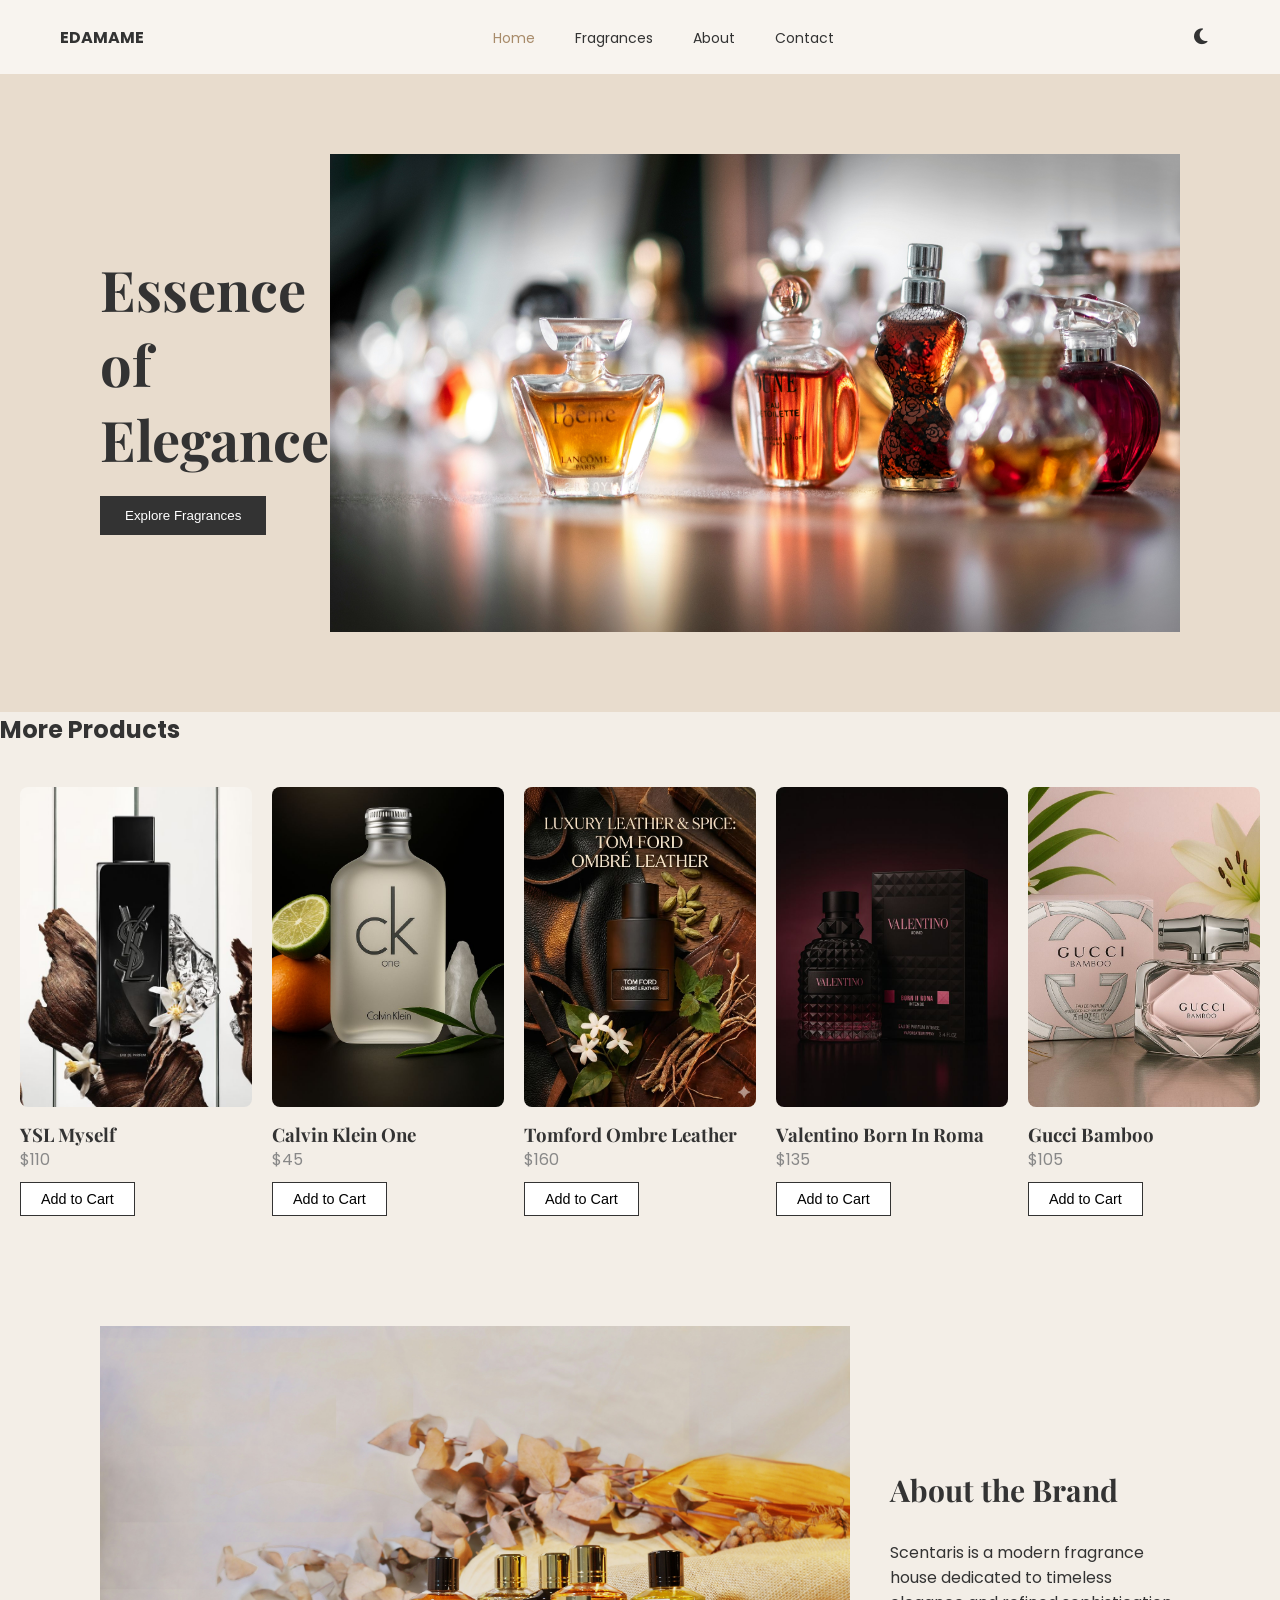
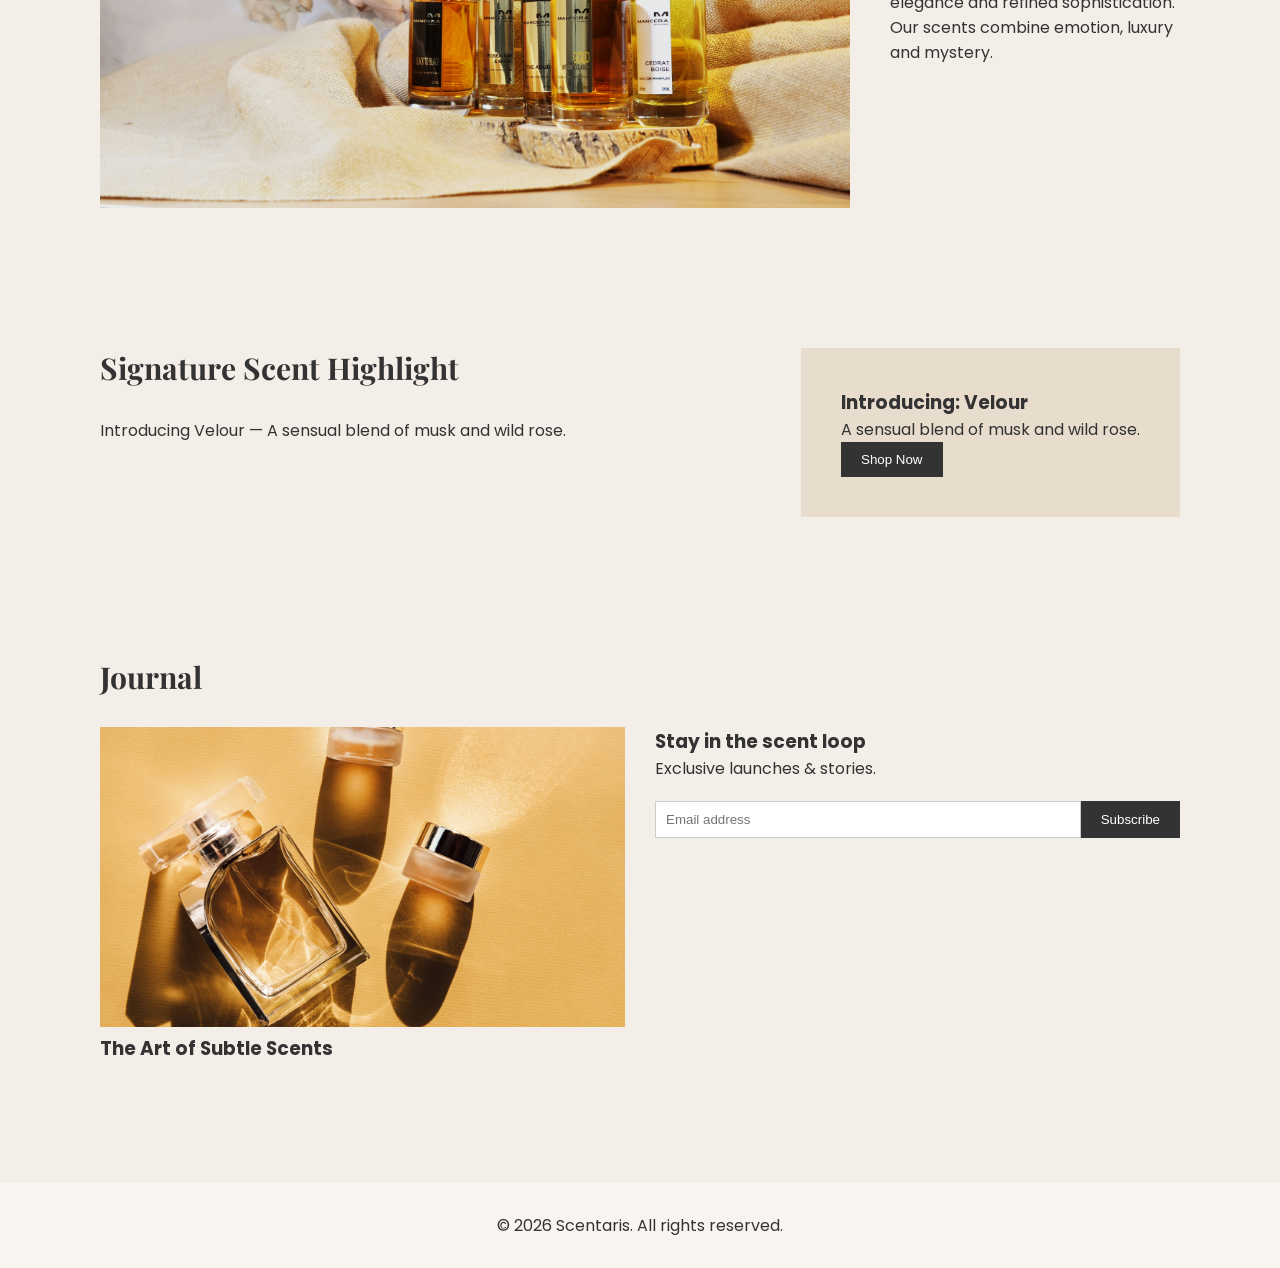
==== index.html @ 4f9a7db5 "no message" ====
<!DOCTYPE html>
<html lang="en">
<head>
<meta charset="UTF-8">
<meta name="viewport" content="width=device-width, initial-scale=1.0">
<link rel="stylesheet" href="css/style.css">
<link rel="stylesheet" href="css/darkmode.css">
<link rel="stylesheet" href="https://cdnjs.cloudflare.com/ajax/libs/font-awesome/6.4.0/css/all.min.css">
<script src="javaScript/script.js"></script>
<script src="javaScript/darkmode.js"></script>
<title>Edamame</title>

<link href="https://fonts.googleapis.com/css2?family=Playfair+Display:wght@400;600&family=Poppins:wght@300;400;500&display=swap" rel="stylesheet">

</head>
<body>

<!-- NAV -->
<nav>
    <div><strong>EDAMAME</strong></div>
    <ul>
    
         <li><a href="index.html" class="active">Home</a></li>
        <li><a href="html/services.html">Fragrances</a></li>
        <li><a href="html/about.html">About</a></li>
        <li><a href="html/contact.html">Contact</a></li>
    </ul>
</nav>

<!-- HERO -->
<section class="hero">
    <div class="hero-text">
        <h1>Essence of Elegance</h1>
        <button>Explore Fragrances</button>
    </div>
    <img src="images/ulysse-pointcheval--j6LLsAehUo-unsplash.jpg" alt="Perfume">
</section>

<!-- PRODUCTS -->
<section class="featured-products">
    <h2>   More Products</h2>
    <div class="product-grid">

        <!--YSL MYSELF-->
        <div class="product-card">
            <div class="flip-card">
                <div class="flip-card-inner">
                    <div class="flip-card-front">
                        <img src="images/Ysl.jpg" alt="YSL Myself" class="product-img">
                    </div>
                    <div class="flip-card-back">
                        <p class="title">YSL MYSELF</p>
                        <small>From Yves Saint Laurent, this modern woody-floral fragrance opens with fresh bergamot and settles into warm amber notes. Clean, confident, and perfect for everyday elegance.</small>
                    </div>
                </div>
            </div>
            <h3 class="product-name">YSL Myself</h3>
            <p class="price">$110</p>
            <button class="add-btn" onclick="addToCart('YSL Myself', 110, '../images/Ysl.jpg')">Add to Cart</button>
        </div>


        <!-- CALVIN KLEIN ONE -->
        <div class="product-card">
            <div class="flip-card">
                <div class="flip-card-inner">
                    <div class="flip-card-front">
                        <img src="images/Calvin Klein one.jpg" alt="Calvin Klein One fragrance bottle with frosted glass finish and silver cap, surrounded by fresh lime, citrus fruits, and green botanical elements on dark background" class="product-img">
                    </div>
                    <div class="flip-card-back">
                        <p class="title">Calvin Klein One</p>
                        <small>By Calvin Klein, this iconic unisex citrus scent blends pineapple, green tea, and soft musk. Light, refreshing, and ideal for casual wear.</small>
                    </div>
                </div>
            </div>
            <h3 class="product-name">Calvin Klein One</h3>
            <p class="price">$45</p>
            <button class="add-btn" onclick="addToCart('Calvin Klein One', 45, '../images/Calvin Klein one.jpg')">Add to Cart</button>
        </div>

        <!-- Tom Ford Ombre Leather -->
        <div class="product-card">
            <div class="flip-card">
                <div class="flip-card-inner">
                    <div class="flip-card-front">
                        <img src="images/Tomford Ombre Leather.jpg" alt="Tom Ford Ombre Leather fragrance bottle with dark leather texture and gold accents" class="product-img">
                    </div>
                    <div class="flip-card-back">
                        <p class="title">Tomford Ombre Leather</p>
                        <small>By Tom Ford, this rich and sensual fragrance combines leather, cedar, and sandalwood for a sophisticated and masculine scent. Perfect for evening wear.</small>
                    </div>
                </div>
            </div>
            <h3 class="product-name">Tomford Ombre Leather</h3>
            <p class="price">$160</p>
            <button class="add-btn" onclick="addToCart('Tomford Ombre Leather', 160, '../images/Tomford Ombre Leather.jpg')">Add to Cart</button>
        </div>
        
        <!-- Valentino Uomo Born In Roma Intense -->
        <div class="product-card">
            <div class="flip-card">
                <div class="flip-card-inner">
                    <div class="flip-card-front">
                        <img src="images/Valentino Uomo Born In Roma Intense _ Seductive Luxury Cologne Men Love.jpg" alt="Valentino Uomo Born In Roma Intense _ Seductive Luxury Cologne Men Love" class="product-img">
                    </div>
                    <div class="flip-card-back">
                        <p class="title">Valentino Born In Roma</p>
                        <small>By Valentino, this intense masculine fragrance combines bergamot, cardamom, and cedar for a bold and sophisticated scent. Perfect for confident individuals who want to make a statement.</small>
                    </div>
                </div>
            </div>
            <h3 class="product-name">Valentino Born In Roma</h3>
            <p class="price">$135</p>
            <button class="add-btn" onclick="addToCart('Valentino Uomo Born In Roma Intense', 135, '../images/Valentino Uomo Born In Roma Intense _ Seductive Luxury Cologne Men Love.jpg')">Add to Cart</button>
        </div>
        

        <!-- Gucci Bamboo -->
        <div class="product-card">
            <div class="flip-card">
                <div class="flip-card-inner">
                    <div class="flip-card-front">
                        <img src="images/Gucci Bamboo.jpg" alt="Gucci Bamboo fragrance bottle with bamboo-inspired design and green accents" class="product-img">
                    </div>
                    <div class="flip-card-back">
                        <p class="title">Gucci Bamboo</p>
                        <small>By Gucci, this fresh and elegant fragrance combines bamboo, citrus, and floral notes for a clean and sophisticated scent. Perfect for daytime wear.</small>
                    </div>
                </div>
            </div>
            <h3 class="product-name">Gucci Bamboo</h3>
            <p class="price">$105</p>
            <button class="add-btn" onclick="addToCart('Gucci Bamboo', 105, '../images/Gucci Bamboo.jpg')">Add to Cart</button>
        </div>
    </div>
</section>








<!-- ABOUT -->
<section class="section about">
    <img src="images/beautinow-niche-perfume-0sHorINihAI-unsplash.jpg" alt="About Scentaris">
    <div class="about-text">
        <h2>About the Brand</h2>
        <p>Scentaris is a modern fragrance house dedicated to timeless elegance and refined sophistication. Our scents combine emotion, luxury and mystery.</p>
    </div>
</section>

<!-- SIGNATURE -->
<section class="section signature">
    <div>
        <h2>Signature Scent Highlight</h2>
        <p>Introducing Velour — A sensual blend of musk and wild rose.</p>
    </div>
    <div class="highlight-box">
        <h3>Introducing: Velour</h3>
        <p>A sensual blend of musk and wild rose.</p>
        <button>Shop Now</button>
    </div>
</section>

<!-- JOURNAL -->
<section class="section">
    <h2>Journal</h2>
    <div class="journal">
        <div>
            <img src="images/birgith-roosipuu-nka_sIQpKEU-unsplash.jpg" width="100%">
            <h3>The Art of Subtle Scents</h3>
        </div>
        <div>
            <h3>Stay in the scent loop</h3>
            <p>Exclusive launches & stories.</p>
            <div class="newsletter">
                <input type="email" id="email" placeholder="Email address">
                <button onclick="subscribe()">Subscribe</button>
            </div>
        </div>
    </div>
</section>

<footer>
    © 2026 Scentaris. All rights reserved.
</footer>



</body>
</html>
---- css/style.css ----
/* RESET */
*{
    margin:0;
    padding:0;
    box-sizing:border-box;
}

body{
    font-family: 'Poppins', sans-serif;
    background:#f3eee7;
    color:#333;
}

/* NAVIGATION */
nav{
    display:flex;
    justify-content:space-between;
    align-items:center;
    padding:20px 60px;
    background:#f8f4ef;
}

nav ul{
    display:flex;
    list-style:none;
    gap:40px;
}

nav a.active{
    color:#a88b6a;
}

nav a{
    text-decoration:none;
    color:#333;
    font-size:14px;
}

nav a:hover{
    color:#a88b6a;
}

/* HERO SECTION */
.hero{
    display:flex;
    justify-content:space-between;
    align-items:center;
    padding:80px 100px;
    background:#e8dccd;
}

.hero-text h1{
    font-family:'Playfair Display', serif;
    font-size:56px;
    margin-bottom:20px;
}

.hero button{
    padding:12px 25px;
    border:none;
    background:#333;
    color:white;
    cursor:pointer;
}

.hero img{
    width:850px;
}

/* SECTION TITLE */
.section{
    padding:70px 100px;
}

.section h2{
    font-family:'Playfair Display', serif;
    font-size:30px;
    margin-bottom:30px;
}

/* PRODUCTS */
.products{
    display:grid;
    grid-template-columns:repeat(4,1fr);
    gap:30px;
}

.card{
    background:white;
    padding:20px;
    text-align:center;
}

.card img{
    width:100%;
    height:180px;
    object-fit:cover;
}

.card h3{
    margin:10px 0;
}

.card button{
    padding:8px 15px;
    border:1px solid #333;
    background:none;
    cursor:pointer;
}

.card button:hover{
    background:#333;
    color:white;
}

/* ABOUT */
.about{
    display:flex;
    gap:40px;
    align-items:center;
}

.about img{
    width:750px;
}

.about-text{
    max-width:500px;
}

/* SIGNATURE */
.signature{
    display:flex;
    justify-content:space-between;
    gap:40px;
}

.highlight-box{
    background:#e8dccd;
    padding:40px;
}

.highlight-box button{
    padding:10px 20px;
    border:none;
    background:#333;
    color:white;
    cursor:pointer;
}
/* JOURNAL */
.journal{
    display:grid;
    grid-template-columns:1fr 1fr;
    gap:30px;
}

.journal img{
    width:100%;
    height:300px;
    object-fit:cover;
}

.newsletter{
    margin-top:20px;
    display:flex;
}

.newsletter input{
    padding:10px;
    flex:1;
    border:1px solid #ccc;
}

.newsletter button{
    padding:10px 20px;
    border:none;
    background:#333;
    color:white;
    cursor:pointer;
}

footer{
    text-align:center;
    padding:30px;
    background:#f8f4ef;
    margin-top:50px;
}

@media(max-width:900px){
    .hero, .about, .signature{
        flex-direction:column;
        text-align:center;
    }
    .products{
        grid-template-columns:repeat(2,1fr);
    }
}





/* 1. The Grid Container (5 products per row) */
.product-grid {
  display: grid;
  grid-template-columns: repeat(5, 1fr); /* The magic 5-column line */
  gap: 30px 20px; /* Space between items (Vertical Horizontal) */
  padding: 40px 20px;
  max-width: 1400px;
  margin: 0 auto;
}

/* 2. The Flip Card Core Logic */
.flip-card {
  background-color: transparent;
  width: 100%;
  height: 320px; /* Adjust height to fit your perfume bottles */
  perspective: 1000px;
}

.flip-card-inner {
  position: relative;
  width: 100%;
  height: 100%;
  transition: transform 0.6s;
  transform-style: preserve-3d;
}

.product-card:hover .flip-card-inner {
  transform: rotateY(180deg);
}

.flip-card-front, .flip-card-back {
  position: absolute;
  width: 100%;
  height: 100%;
  -webkit-backface-visibility: hidden;
  backface-visibility: hidden;
  border-radius: 8px;
  overflow: hidden;
}

/* 3. Front and Back Styling */
.flip-card-front {
  background-color: #fcfcfc;
}

.product-img {
  width: 100%;
  height: 100%;
  object-fit: cover; /* Keeps images from looking stretched */
}

.flip-card-back {
  background: linear-gradient(120deg, #ffeadb 30%, #ffc4ab 88%);
  color: #555;
  transform: rotateY(180deg);
  display: flex;
  flex-direction: column;
  justify-content: center;
  align-items: center;
  padding: 20px;
  border: 1px solid #ffccbc;
}

/* 4. Details & Buttons */
.product-name { margin-top: 15px; font-weight: bold; font-family: 'Playfair Display', serif; }
.price { color: #888; margin-bottom: 10px; }
.add-btn {
  padding: 8px 20px;
  border: 1px solid #333;
  background: white;
  cursor: pointer;
  transition: 0.3s;
  font-size: 0.9em;
}
.add-btn:hover { background: #333; color: white; }
---- css/darkmode.css ----
/* Dark Mode Styles */

/* Toggle Button */
.theme-toggle {
    background: none;
    border: none;
    font-size: 18px;
    cursor: pointer;
    padding: 8px 12px;
    display: flex;
    align-items: center;
    justify-content: center;
    transition: all 0.3s ease;
    color: #333;
}

.theme-toggle i {
    transition: transform 0.3s ease;
}

.theme-toggle:hover {
    transform: scale(1.2);
}

.theme-toggle.icon-spin i {
    animation: spin 0.6s ease-in-out;
}

@keyframes spin {
    0% {
        transform: rotateY(0deg);
    }
    50% {
        transform: rotateY(90deg);
    }
    100% {
        transform: rotateY(0deg);
    }
}

body.dark-mode nav .theme-toggle {
    color: #f3eee7;
}

/* Dark Mode - General */
body.dark-mode {
    background: #1a1a1a;
    color: #e0e0e0;
}

/* Navigation */
nav {
    transition: all 0.3s ease;
}

body.dark-mode nav {
    background: #2a2a2a;
    border-bottom: 1px solid #444;
}

body.dark-mode nav a {
    color: #e0e0e0;
}

body.dark-mode nav a:hover,
body.dark-mode nav a.active {
    color: #d4a574;
}

/* Hero Section */
body.dark-mode .hero {
    background: #222;
}

body.dark-mode .hero h1,
body.dark-mode .hero h2 {
    color: #f3eee7;
}

/* Product Cards and Flip Cards */
body.dark-mode .product-card {
    background: #2a2a2a;
}

body.dark-mode .flip-card-front,
body.dark-mode .flip-card-back {
    background: #2a2a2a;
}

body.dark-mode .flip-card-back {
    background: #333;
    color: #e0e0e0;
}

body.dark-mode .flip-card-back p {
    color: #e0e0e0;
}

/* Featured Products Section */
body.dark-mode .featured-products {
    background: #1a1a1a;
}

body.dark-mode .featured-products h2 {
    color: #f3eee7;
}

/* Sections */
body.dark-mode .about-section,
body.dark-mode .services-section,
body.dark-mode .contact-section {
    background: #1a1a1a;
    color: #e0e0e0;
}

body.dark-mode h2,
body.dark-mode h3,
body.dark-mode h1 {
    color: #f3eee7;
}

/* Backgrounds */
body.dark-mode .about-hero,
body.dark-mode .hero {
    background: #222;
}

body.dark-mode .values {
    background: #222;
}

body.dark-mode .value-card {
    background: #2a2a2a;
    border: 1px solid #444;
}

body.dark-mode .team {
    background: #1a1a1a;
}

body.dark-mode .team-card {
    background: #2a2a2a;
    border: 1px solid #444;
}

/* Forms */
body.dark-mode .contact-form,
body.dark-mode form {
    background: #2a2a2a;
}

body.dark-mode input,
body.dark-mode textarea,
body.dark-mode select {
    background: #333;
    color: #e0e0e0;
    border: 1px solid #444;
}

body.dark-mode input::placeholder,
body.dark-mode textarea::placeholder {
    color: #999;
}

body.dark-mode label {
    color: #e0e0e0;
}

/* Buttons */
body.dark-mode button,
body.dark-mode .btn {
    background: #a88b6a;
    color: #1a1a1a;
    transition: all 0.3s ease;
}

body.dark-mode button:hover,
body.dark-mode .btn:hover {
    background: #c9b89a;
}

/* Text and Links */
body.dark-mode a {
    color: #d4a574;
}

body.dark-mode a:hover {
    color: #e0c9a0;
}

/* Specific Pages */

/* Services/Fragrances Page */
body.dark-mode .service-card {
    background: #2a2a2a;
    border: 1px solid #444;
}

body.dark-mode .service-card h3 {
    color: #f3eee7;
}

/* Footer and Other Elements */
body.dark-mode footer {
    background: #2a2a2a;
    color: #e0e0e0;
    border-top: 1px solid #444;
}

/* Intensity Value Display (for own_signature_scent.html) */
body.dark-mode .intensity-display {
    background: #333;
    color: #f3eee7;
    border: 1px solid #555;
}

/* Result Box */
body.dark-mode #resultBox {
    background: #2a2a2a;
    color: #e0e0e0;
    border: 1px solid #444;
}

body.dark-mode #resultSection {
    background: #1a1a1a;
}

/* Smooth Transitions */
* {
    transition: background-color 0.3s ease, color 0.3s ease, border-color 0.3s ease;
}

/* Preserve transition times for interactive elements */
input, textarea, button, a, nav {
    transition: background-color 0.3s ease, color 0.3s ease, border-color 0.3s ease, transform 0.3s ease;
}
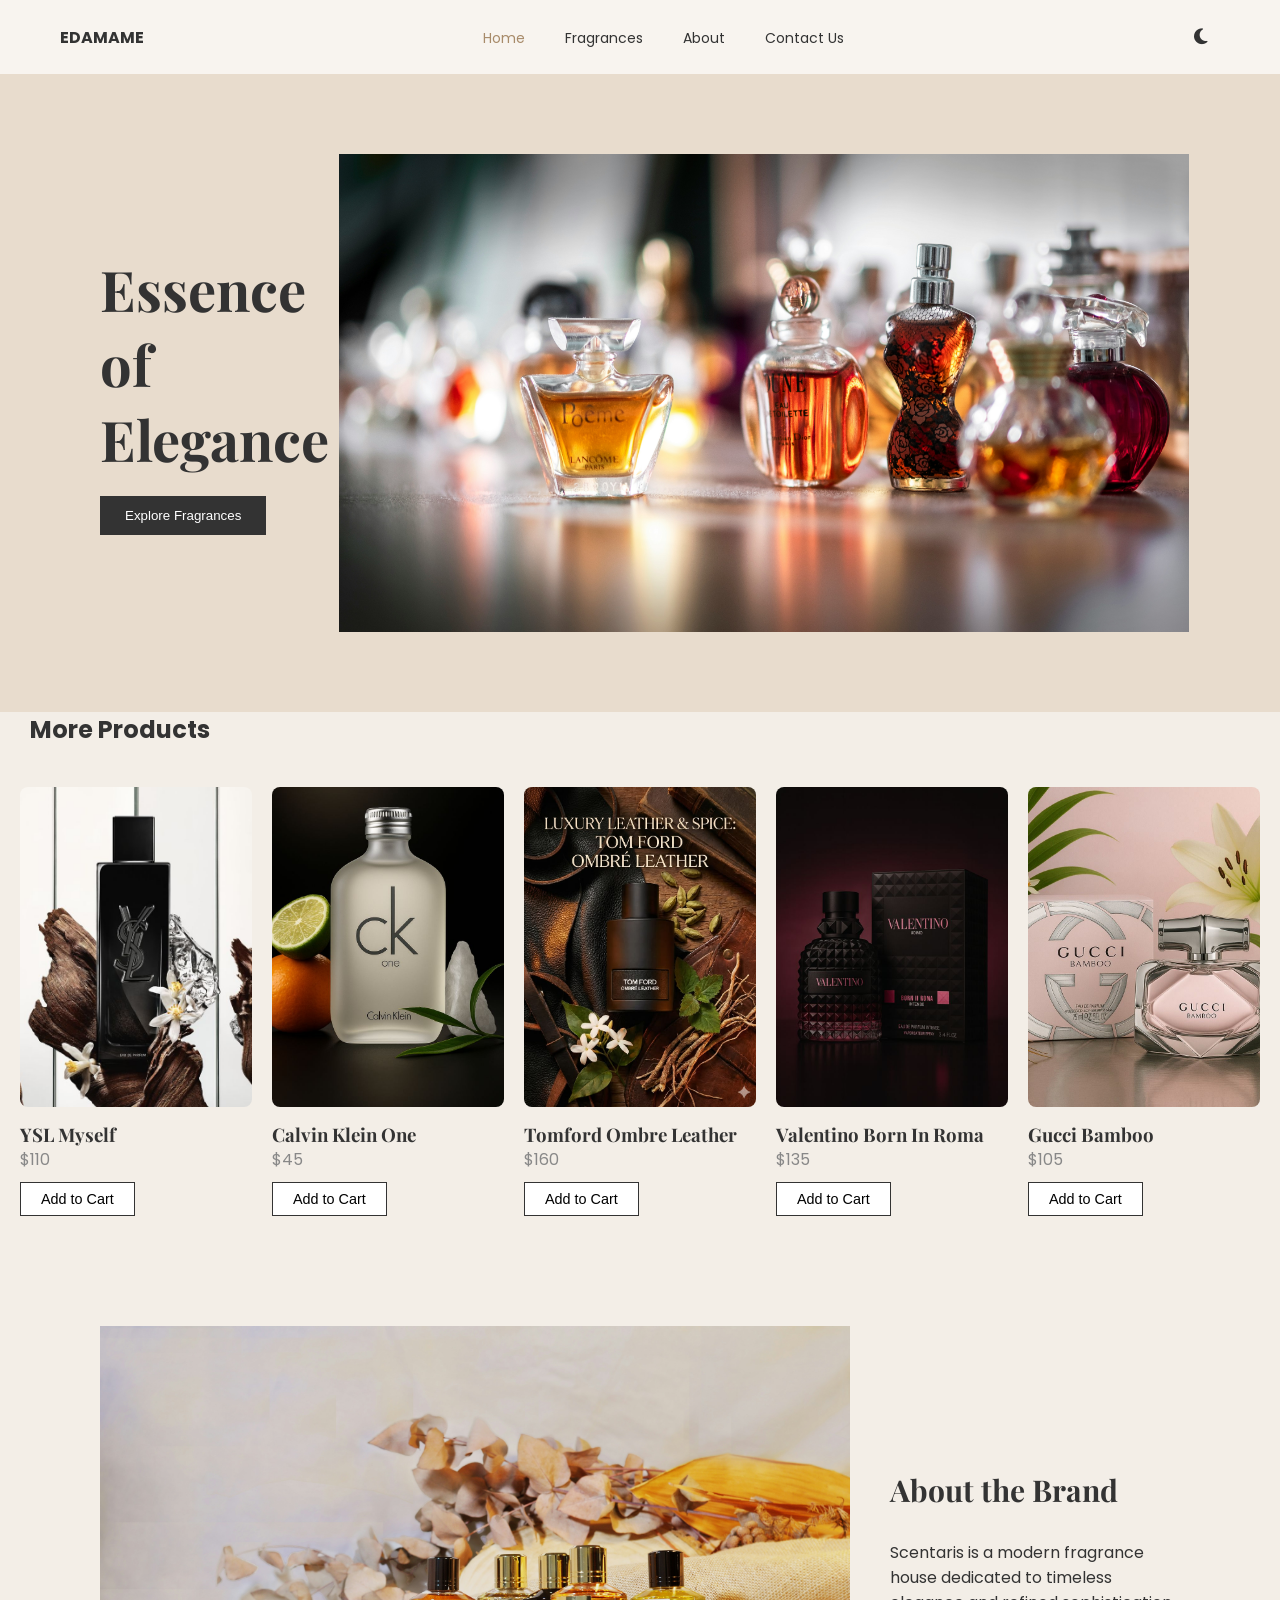
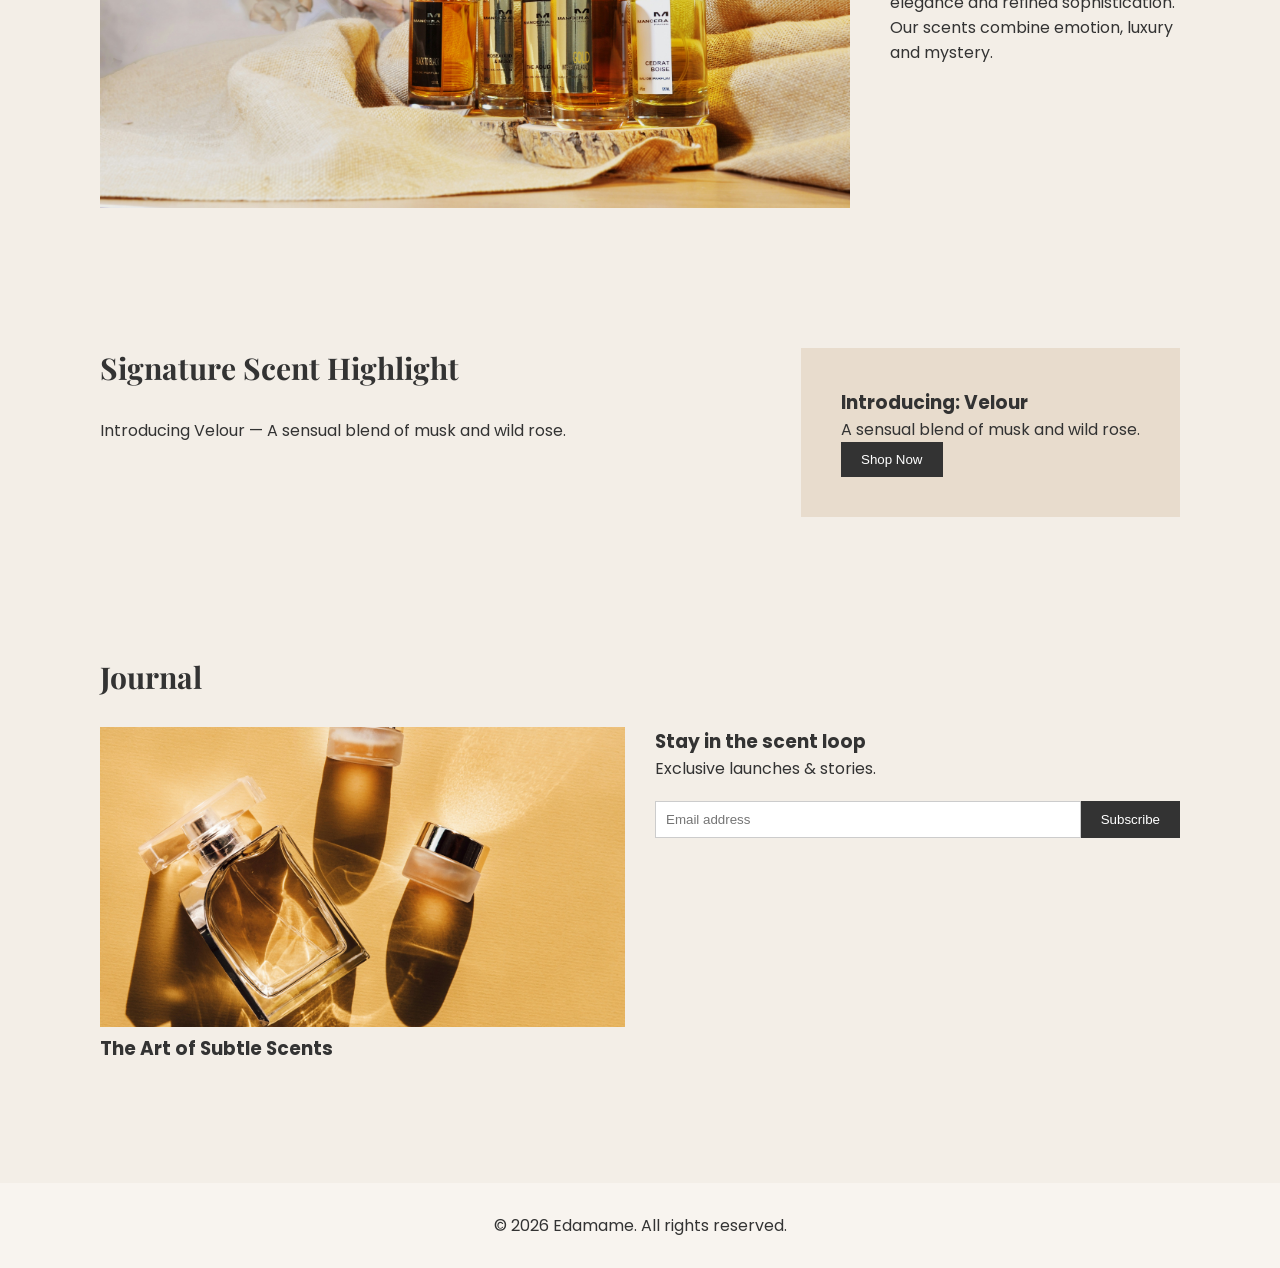
==== commit 9fbcfb36: "minor fix" ====
--- a/index.html
+++ b/index.html
@@ -1,193 +1,215 @@
 <!DOCTYPE html>
 <html lang="en">
+
 <head>
-<meta charset="UTF-8">
-<meta name="viewport" content="width=device-width, initial-scale=1.0">
-<link rel="stylesheet" href="css/style.css">
-<link rel="stylesheet" href="css/darkmode.css">
-<link rel="stylesheet" href="https://cdnjs.cloudflare.com/ajax/libs/font-awesome/6.4.0/css/all.min.css">
-<script src="javaScript/script.js"></script>
-<script src="javaScript/darkmode.js"></script>
-<title>Edamame</title>
-
-<link href="https://fonts.googleapis.com/css2?family=Playfair+Display:wght@400;600&family=Poppins:wght@300;400;500&display=swap" rel="stylesheet">
+  <meta charset="UTF-8">
+  <meta name="viewport" content="width=device-width, initial-scale=1.0">
+  <link rel="stylesheet" href="css/style.css">
+  <link rel="stylesheet" href="css/darkmode.css">
+  <link rel="stylesheet" href="https://cdnjs.cloudflare.com/ajax/libs/font-awesome/6.4.0/css/all.min.css">
+  <script src="javaScript/script.js"></script>
+  <script src="javaScript/darkmode.js"></script>
+  <title>Edamame</title>
+
+  <link
+    href="https://fonts.googleapis.com/css2?family=Playfair+Display:wght@400;600&family=Poppins:wght@300;400;500&display=swap"
+    rel="stylesheet">
 
 </head>
+
 <body>
 
-<!-- NAV -->
-<nav>
+  <!-- NAV -->
+  <nav>
     <div><strong>EDAMAME</strong></div>
     <ul>
-    
-         <li><a href="index.html" class="active">Home</a></li>
-        <li><a href="html/services.html">Fragrances</a></li>
-        <li><a href="html/about.html">About</a></li>
-        <li><a href="html/contact.html">Contact</a></li>
+
+      <li><a href="index.html" class="active">Home</a></li>
+      <li><a href="html/services.html">Fragrances</a></li>
+      <li><a href="html/about.html">About</a></li>
+      <li><a href="html/contact.html">Contact Us</a></li>
     </ul>
-</nav>
-
-<!-- HERO -->
-<section class="hero">
+  </nav>
+
+  <!-- HERO -->
+  <section class="hero">
     <div class="hero-text">
-        <h1>Essence of Elegance</h1>
-        <button>Explore Fragrances</button>
+      <h1>Essence of Elegance</h1>
+      <a href="html/services.html"><button>Explore Fragrances</button></a>
     </div>
     <img src="images/ulysse-pointcheval--j6LLsAehUo-unsplash.jpg" alt="Perfume">
-</section>
-
-<!-- PRODUCTS -->
-<section class="featured-products">
-    <h2>   More Products</h2>
+  </section>
+
+  <!-- PRODUCTS -->
+  <section class="featured-products">
+    <h2 class="moreProjectLabel">More Products</h2>
     <div class="product-grid">
 
-        <!--YSL MYSELF-->
-        <div class="product-card">
-            <div class="flip-card">
-                <div class="flip-card-inner">
-                    <div class="flip-card-front">
-                        <img src="images/Ysl.jpg" alt="YSL Myself" class="product-img">
-                    </div>
-                    <div class="flip-card-back">
-                        <p class="title">YSL MYSELF</p>
-                        <small>From Yves Saint Laurent, this modern woody-floral fragrance opens with fresh bergamot and settles into warm amber notes. Clean, confident, and perfect for everyday elegance.</small>
-                    </div>
-                </div>
-            </div>
-            <h3 class="product-name">YSL Myself</h3>
-            <p class="price">$110</p>
-            <button class="add-btn" onclick="addToCart('YSL Myself', 110, '../images/Ysl.jpg')">Add to Cart</button>
-        </div>
-
-
-        <!-- CALVIN KLEIN ONE -->
-        <div class="product-card">
-            <div class="flip-card">
-                <div class="flip-card-inner">
-                    <div class="flip-card-front">
-                        <img src="images/Calvin Klein one.jpg" alt="Calvin Klein One fragrance bottle with frosted glass finish and silver cap, surrounded by fresh lime, citrus fruits, and green botanical elements on dark background" class="product-img">
-                    </div>
-                    <div class="flip-card-back">
-                        <p class="title">Calvin Klein One</p>
-                        <small>By Calvin Klein, this iconic unisex citrus scent blends pineapple, green tea, and soft musk. Light, refreshing, and ideal for casual wear.</small>
-                    </div>
-                </div>
-            </div>
-            <h3 class="product-name">Calvin Klein One</h3>
-            <p class="price">$45</p>
-            <button class="add-btn" onclick="addToCart('Calvin Klein One', 45, '../images/Calvin Klein one.jpg')">Add to Cart</button>
-        </div>
-
-        <!-- Tom Ford Ombre Leather -->
-        <div class="product-card">
-            <div class="flip-card">
-                <div class="flip-card-inner">
-                    <div class="flip-card-front">
-                        <img src="images/Tomford Ombre Leather.jpg" alt="Tom Ford Ombre Leather fragrance bottle with dark leather texture and gold accents" class="product-img">
-                    </div>
-                    <div class="flip-card-back">
-                        <p class="title">Tomford Ombre Leather</p>
-                        <small>By Tom Ford, this rich and sensual fragrance combines leather, cedar, and sandalwood for a sophisticated and masculine scent. Perfect for evening wear.</small>
-                    </div>
-                </div>
-            </div>
-            <h3 class="product-name">Tomford Ombre Leather</h3>
-            <p class="price">$160</p>
-            <button class="add-btn" onclick="addToCart('Tomford Ombre Leather', 160, '../images/Tomford Ombre Leather.jpg')">Add to Cart</button>
-        </div>
-        
-        <!-- Valentino Uomo Born In Roma Intense -->
-        <div class="product-card">
-            <div class="flip-card">
-                <div class="flip-card-inner">
-                    <div class="flip-card-front">
-                        <img src="images/Valentino Uomo Born In Roma Intense _ Seductive Luxury Cologne Men Love.jpg" alt="Valentino Uomo Born In Roma Intense _ Seductive Luxury Cologne Men Love" class="product-img">
-                    </div>
-                    <div class="flip-card-back">
-                        <p class="title">Valentino Born In Roma</p>
-                        <small>By Valentino, this intense masculine fragrance combines bergamot, cardamom, and cedar for a bold and sophisticated scent. Perfect for confident individuals who want to make a statement.</small>
-                    </div>
-                </div>
-            </div>
-            <h3 class="product-name">Valentino Born In Roma</h3>
-            <p class="price">$135</p>
-            <button class="add-btn" onclick="addToCart('Valentino Uomo Born In Roma Intense', 135, '../images/Valentino Uomo Born In Roma Intense _ Seductive Luxury Cologne Men Love.jpg')">Add to Cart</button>
-        </div>
-        
-
-        <!-- Gucci Bamboo -->
-        <div class="product-card">
-            <div class="flip-card">
-                <div class="flip-card-inner">
-                    <div class="flip-card-front">
-                        <img src="images/Gucci Bamboo.jpg" alt="Gucci Bamboo fragrance bottle with bamboo-inspired design and green accents" class="product-img">
-                    </div>
-                    <div class="flip-card-back">
-                        <p class="title">Gucci Bamboo</p>
-                        <small>By Gucci, this fresh and elegant fragrance combines bamboo, citrus, and floral notes for a clean and sophisticated scent. Perfect for daytime wear.</small>
-                    </div>
-                </div>
-            </div>
-            <h3 class="product-name">Gucci Bamboo</h3>
-            <p class="price">$105</p>
-            <button class="add-btn" onclick="addToCart('Gucci Bamboo', 105, '../images/Gucci Bamboo.jpg')">Add to Cart</button>
-        </div>
-    </div>
-</section>
-
-
-
-
-
-
-
-
-<!-- ABOUT -->
-<section class="section about">
+      <!--YSL MYSELF-->
+      <div class="product-card">
+        <div class="flip-card">
+          <div class="flip-card-inner">
+            <div class="flip-card-front">
+              <img src="images/Ysl.jpg" alt="YSL Myself" class="product-img">
+            </div>
+            <div class="flip-card-back">
+              <p class="title">YSL MYSELF</p>
+              <small>From Yves Saint Laurent, this modern woody-floral fragrance opens with fresh bergamot and settles
+                into warm amber notes. Clean, confident, and perfect for everyday elegance.</small>
+            </div>
+          </div>
+        </div>
+        <h3 class="product-name">YSL Myself</h3>
+        <p class="price">$110</p>
+        <button class="add-btn" onclick="addToCart('YSL Myself', 110, '../images/Ysl.jpg')">Add to Cart</button>
+      </div>
+
+
+      <!-- CALVIN KLEIN ONE -->
+      <div class="product-card">
+        <div class="flip-card">
+          <div class="flip-card-inner">
+            <div class="flip-card-front">
+              <img src="images/Calvin Klein one.jpg"
+                alt="Calvin Klein One fragrance bottle with frosted glass finish and silver cap, surrounded by fresh lime, citrus fruits, and green botanical elements on dark background"
+                class="product-img">
+            </div>
+            <div class="flip-card-back">
+              <p class="title">Calvin Klein One</p>
+              <small>By Calvin Klein, this iconic unisex citrus scent blends pineapple, green tea, and soft musk. Light,
+                refreshing, and ideal for casual wear.</small>
+            </div>
+          </div>
+        </div>
+        <h3 class="product-name">Calvin Klein One</h3>
+        <p class="price">$45</p>
+        <button class="add-btn" onclick="addToCart('Calvin Klein One', 45, '../images/Calvin Klein one.jpg')">Add to
+          Cart</button>
+      </div>
+
+      <!-- Tom Ford Ombre Leather -->
+      <div class="product-card">
+        <div class="flip-card">
+          <div class="flip-card-inner">
+            <div class="flip-card-front">
+              <img src="images/Tomford Ombre Leather.jpg"
+                alt="Tom Ford Ombre Leather fragrance bottle with dark leather texture and gold accents"
+                class="product-img">
+            </div>
+            <div class="flip-card-back">
+              <p class="title">Tomford Ombre Leather</p>
+              <small>By Tom Ford, this rich and sensual fragrance combines leather, cedar, and sandalwood for a
+                sophisticated and masculine scent. Perfect for evening wear.</small>
+            </div>
+          </div>
+        </div>
+        <h3 class="product-name">Tomford Ombre Leather</h3>
+        <p class="price">$160</p>
+        <button class="add-btn"
+          onclick="addToCart('Tomford Ombre Leather', 160, '../images/Tomford Ombre Leather.jpg')">Add to Cart</button>
+      </div>
+
+      <!-- Valentino Uomo Born In Roma Intense -->
+      <div class="product-card">
+        <div class="flip-card">
+          <div class="flip-card-inner">
+            <div class="flip-card-front">
+              <img src="images/Valentino Uomo Born In Roma Intense _ Seductive Luxury Cologne Men Love.jpg"
+                alt="Valentino Uomo Born In Roma Intense _ Seductive Luxury Cologne Men Love" class="product-img">
+            </div>
+            <div class="flip-card-back">
+              <p class="title">Valentino Born In Roma</p>
+              <small>By Valentino, this intense masculine fragrance combines bergamot, cardamom, and cedar for a bold
+                and sophisticated scent. Perfect for confident individuals who want to make a statement.</small>
+            </div>
+          </div>
+        </div>
+        <h3 class="product-name">Valentino Born In Roma</h3>
+        <p class="price">$135</p>
+        <button class="add-btn"
+          onclick="addToCart('Valentino Uomo Born In Roma Intense', 135, '../images/Valentino Uomo Born In Roma Intense _ Seductive Luxury Cologne Men Love.jpg')">Add
+          to Cart</button>
+      </div>
+
+
+      <!-- Gucci Bamboo -->
+      <div class="product-card">
+        <div class="flip-card">
+          <div class="flip-card-inner">
+            <div class="flip-card-front">
+              <img src="images/Gucci Bamboo.jpg"
+                alt="Gucci Bamboo fragrance bottle with bamboo-inspired design and green accents" class="product-img">
+            </div>
+            <div class="flip-card-back">
+              <p class="title">Gucci Bamboo</p>
+              <small>By Gucci, this fresh and elegant fragrance combines bamboo, citrus, and floral notes for a clean
+                and sophisticated scent. Perfect for daytime wear.</small>
+            </div>
+          </div>
+        </div>
+        <h3 class="product-name">Gucci Bamboo</h3>
+        <p class="price">$105</p>
+        <button class="add-btn" onclick="addToCart('Gucci Bamboo', 105, '../images/Gucci Bamboo.jpg')">Add to
+          Cart</button>
+      </div>
+    </div>
+  </section>
+
+
+
+
+
+
+
+
+  <!-- ABOUT -->
+  <section class="section about">
     <img src="images/beautinow-niche-perfume-0sHorINihAI-unsplash.jpg" alt="About Scentaris">
     <div class="about-text">
-        <h2>About the Brand</h2>
-        <p>Scentaris is a modern fragrance house dedicated to timeless elegance and refined sophistication. Our scents combine emotion, luxury and mystery.</p>
-    </div>
-</section>
-
-<!-- SIGNATURE -->
-<section class="section signature">
+      <h2>About the Brand</h2>
+      <p>Scentaris is a modern fragrance house dedicated to timeless elegance and refined sophistication. Our scents
+        combine emotion, luxury and mystery.</p>
+    </div>
+  </section>
+
+  <!-- SIGNATURE -->
+  <section class="section signature">
     <div>
-        <h2>Signature Scent Highlight</h2>
-        <p>Introducing Velour — A sensual blend of musk and wild rose.</p>
+      <h2>Signature Scent Highlight</h2>
+      <p>Introducing Velour — A sensual blend of musk and wild rose.</p>
     </div>
     <div class="highlight-box">
-        <h3>Introducing: Velour</h3>
-        <p>A sensual blend of musk and wild rose.</p>
-        <button>Shop Now</button>
-    </div>
-</section>
-
-<!-- JOURNAL -->
-<section class="section">
+      <h3>Introducing: Velour</h3>
+      <p>A sensual blend of musk and wild rose.</p>
+      <a href="./html/services.html"><button>Shop Now</button></a>
+    </div>
+  </section>
+
+  <!-- JOURNAL -->
+  <section class="section">
     <h2>Journal</h2>
     <div class="journal">
-        <div>
-            <img src="images/birgith-roosipuu-nka_sIQpKEU-unsplash.jpg" width="100%">
-            <h3>The Art of Subtle Scents</h3>
-        </div>
-        <div>
-            <h3>Stay in the scent loop</h3>
-            <p>Exclusive launches & stories.</p>
-            <div class="newsletter">
-                <input type="email" id="email" placeholder="Email address">
-                <button onclick="subscribe()">Subscribe</button>
-            </div>
-        </div>
-    </div>
-</section>
-
-<footer>
-    © 2026 Scentaris. All rights reserved.
-</footer>
+      <div>
+        <img src="images/birgith-roosipuu-nka_sIQpKEU-unsplash.jpg" width="100%">
+        <h3>The Art of Subtle Scents</h3>
+      </div>
+      <div>
+        <h3>Stay in the scent loop</h3>
+        <p>Exclusive launches & stories.</p>
+        <div class="newsletter">
+          <input type="email" id="email" placeholder="Email address">
+          <button onclick="subscribe()">Subscribe</button>
+        </div>
+      </div>
+    </div>
+  </section>
+
+  <footer>
+    © 2026 Edamame. All rights reserved.
+  </footer>
 
 
 
 </body>
+
 </html>
--- a/css/style.css
+++ b/css/style.css
@@ -53,6 +53,7 @@
     font-family:'Playfair Display', serif;
     font-size:56px;
     margin-bottom:20px;
+    margin-right: 10px;
 }
 
 .hero button{
@@ -79,6 +80,9 @@
 }
 
 /* PRODUCTS */
+.moreProjectLabel{
+    margin-left: 30px;
+}
 .products{
     display:grid;
     grid-template-columns:repeat(4,1fr);
--- a/css/darkmode.css
+++ b/css/darkmode.css
@@ -2,16 +2,17 @@
 
 /* Toggle Button */
 .theme-toggle {
-    background: none;
-    border: none;
+    background: none !important;
+    border: none !important;
     font-size: 18px;
     cursor: pointer;
-    padding: 8px 12px;
+    padding: 8px 12px !important;
     display: flex;
     align-items: center;
     justify-content: center;
     transition: all 0.3s ease;
     color: #333;
+    width: auto !important;
 }
 
 .theme-toggle i {
@@ -28,13 +29,10 @@
 
 @keyframes spin {
     0% {
-        transform: rotateY(0deg);
-    }
-    50% {
-        transform: rotateY(90deg);
+        transform: rotateZ(0deg);
     }
     100% {
-        transform: rotateY(0deg);
+        transform: rotateZ(360deg);
     }
 }
 
@@ -115,7 +113,8 @@
 
 body.dark-mode h2,
 body.dark-mode h3,
-body.dark-mode h1 {
+body.dark-mode h1,
+body.dark-mode .builder h1 {
     color: #f3eee7;
 }
 
@@ -145,7 +144,8 @@
 
 /* Forms */
 body.dark-mode .contact-form,
-body.dark-mode form {
+body.dark-mode form,
+body.dark-mode .builder {
     background: #2a2a2a;
 }
 
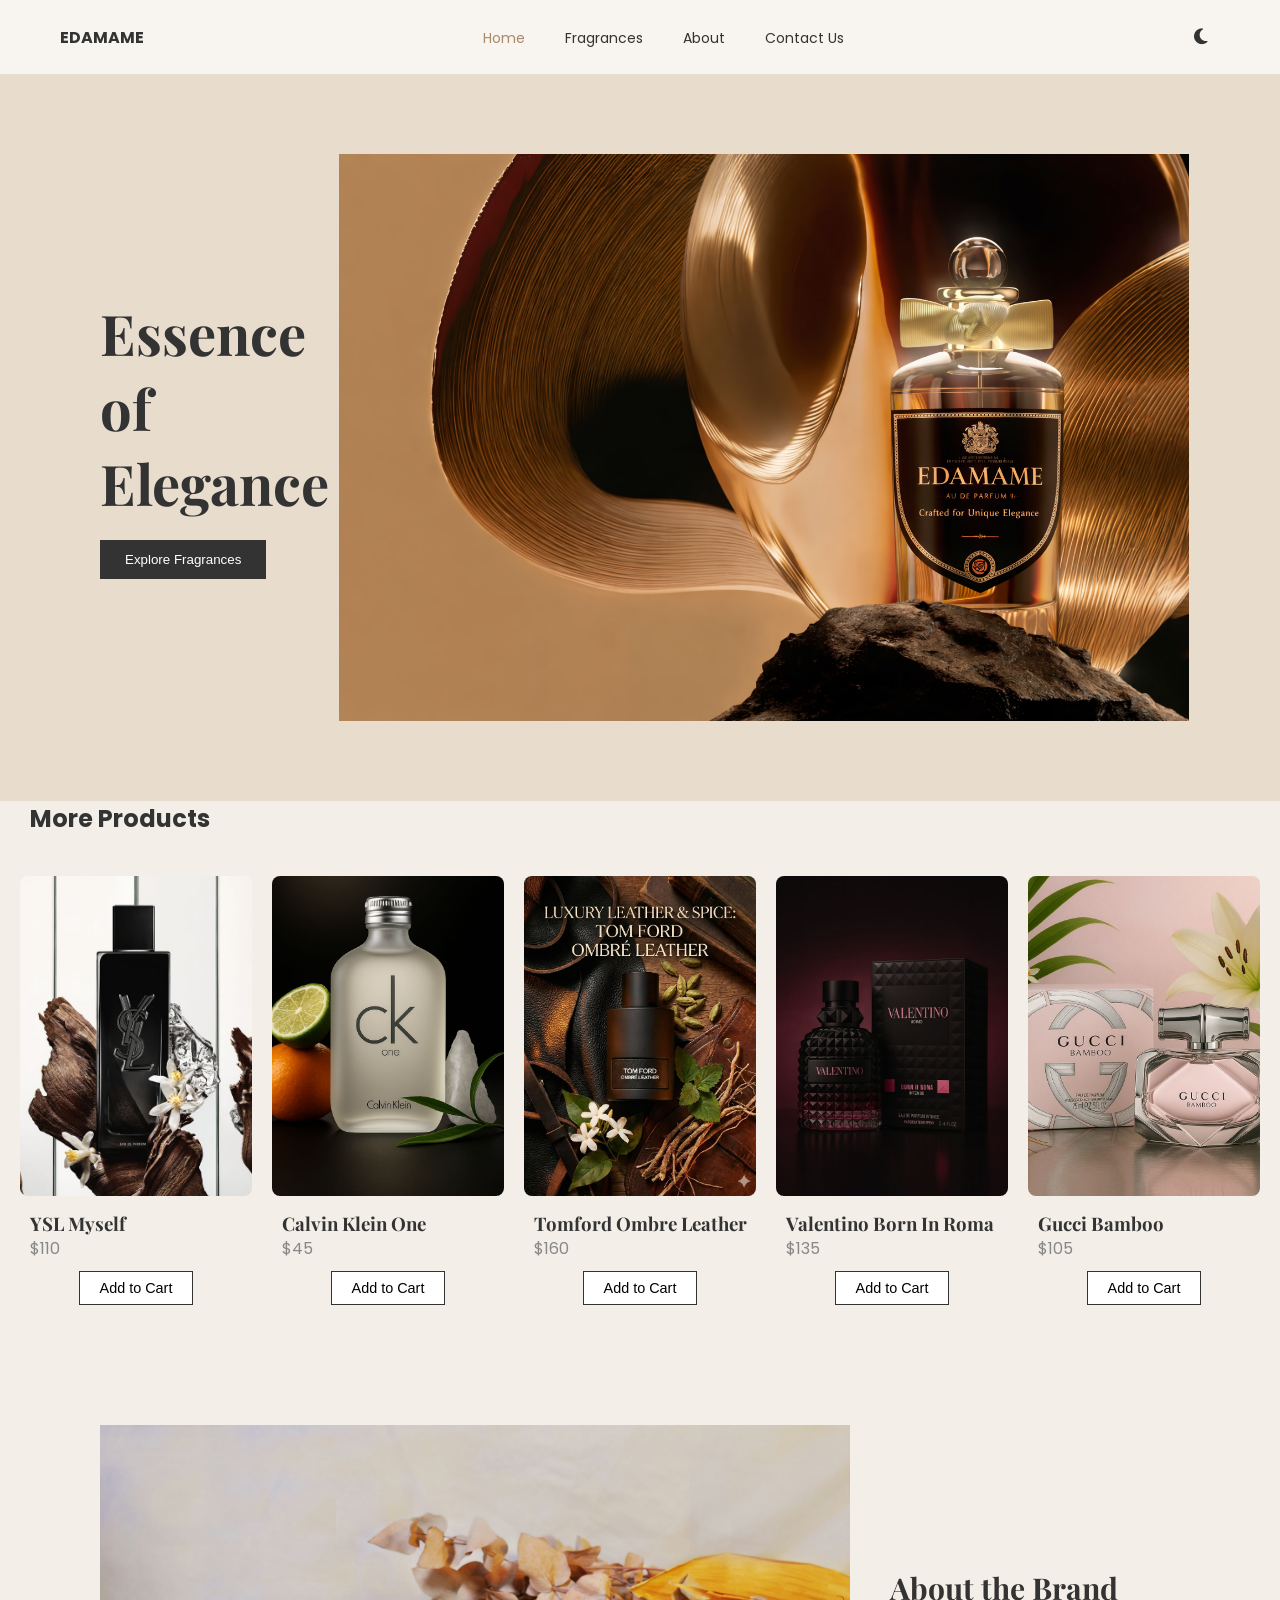
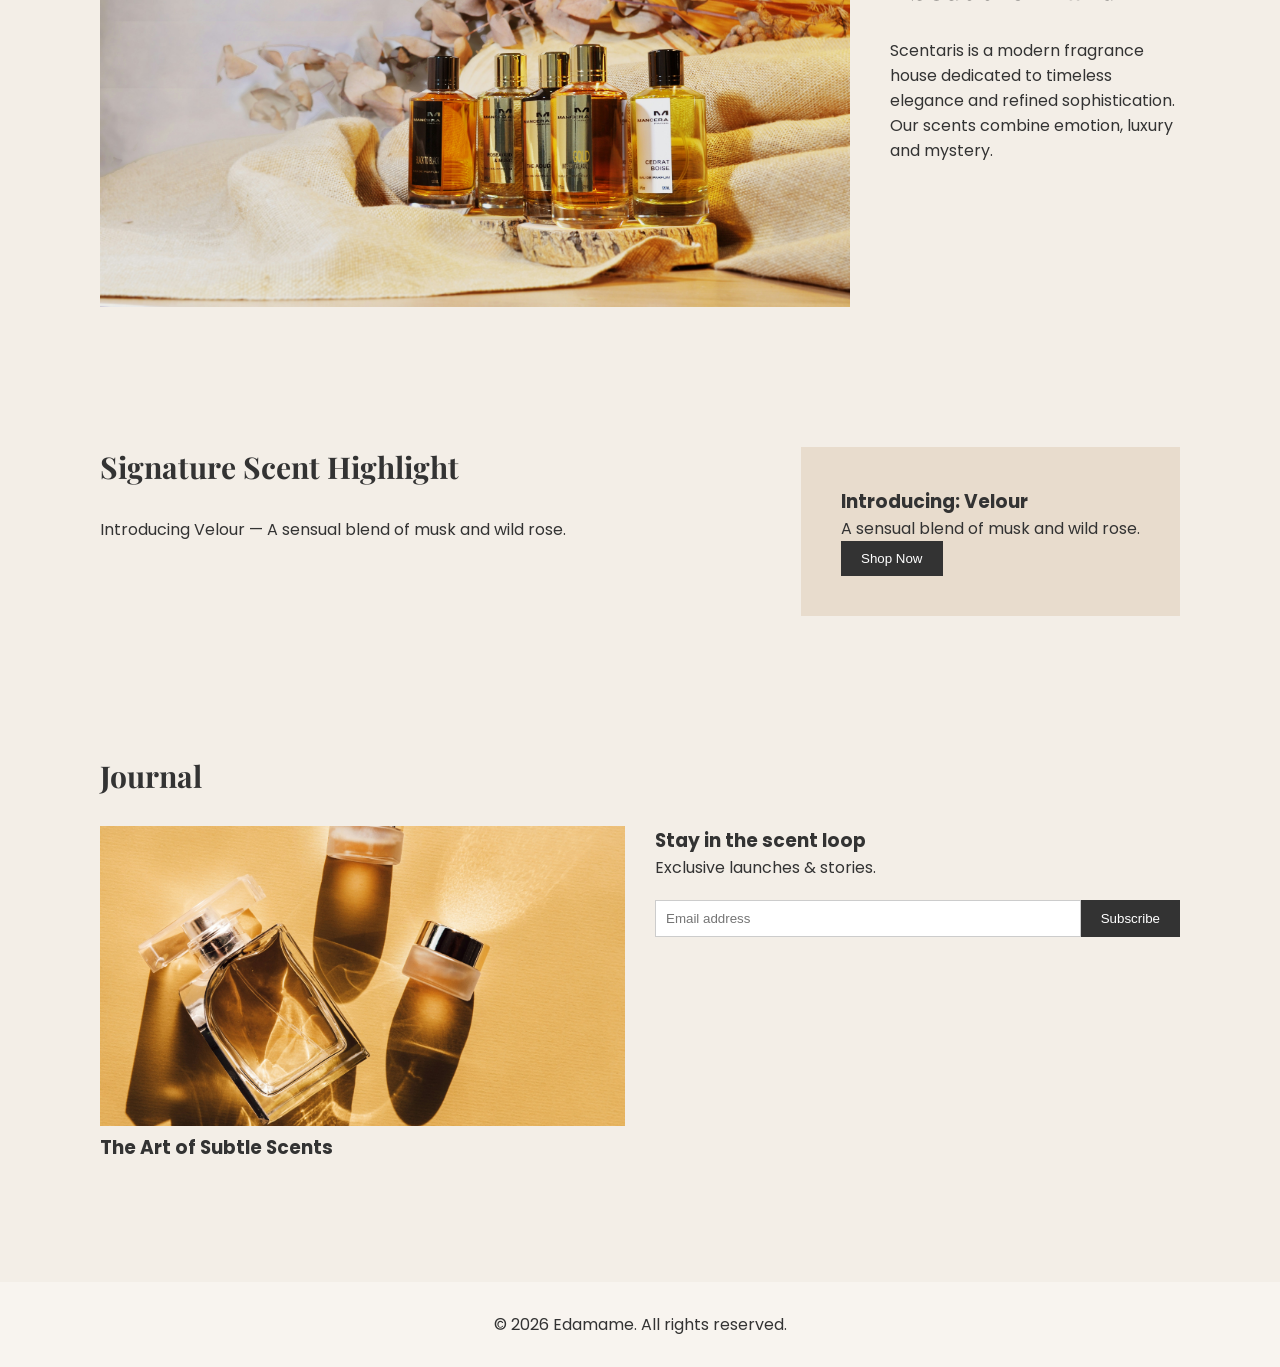
==== commit 516286ed: "no message" ====
--- a/index.html
+++ b/index.html
@@ -37,7 +37,7 @@
       <h1>Essence of Elegance</h1>
       <a href="html/services.html"><button>Explore Fragrances</button></a>
     </div>
-    <img src="images/ulysse-pointcheval--j6LLsAehUo-unsplash.jpg" alt="Perfume">
+    <img src="images/EDAMAME_Perfume.png" alt="Perfume">
   </section>
 
   <!-- PRODUCTS -->
--- a/css/style.css
+++ b/css/style.css
@@ -268,8 +268,8 @@
 }
 
 /* 4. Details & Buttons */
-.product-name { margin-top: 15px; font-weight: bold; font-family: 'Playfair Display', serif; }
-.price { color: #888; margin-bottom: 10px; }
+.product-name { margin-top: 15px; margin-left: 10px; font-weight: bold; font-family: 'Playfair Display', serif; }
+.price { color: #888; margin-bottom: 10px; margin-left: 10px; }
 .add-btn {
   padding: 8px 20px;
   border: 1px solid #333;
@@ -277,5 +277,7 @@
   cursor: pointer;
   transition: 0.3s;
   font-size: 0.9em;
+  display: block;
+  margin: 10px auto;
 }
 .add-btn:hover { background: #333; color: white; }
--- a/css/darkmode.css
+++ b/css/darkmode.css
@@ -112,12 +112,15 @@
 }
 
 body.dark-mode h2,
-body.dark-mode h3,
 body.dark-mode h1,
 body.dark-mode .builder h1 {
     color: #f3eee7;
 }
 
+body.dark-mode .highlight-box h3,
+body.dark-mode .highlight-box p {
+    color: #000;
+    }
 /* Backgrounds */
 body.dark-mode .about-hero,
 body.dark-mode .hero {
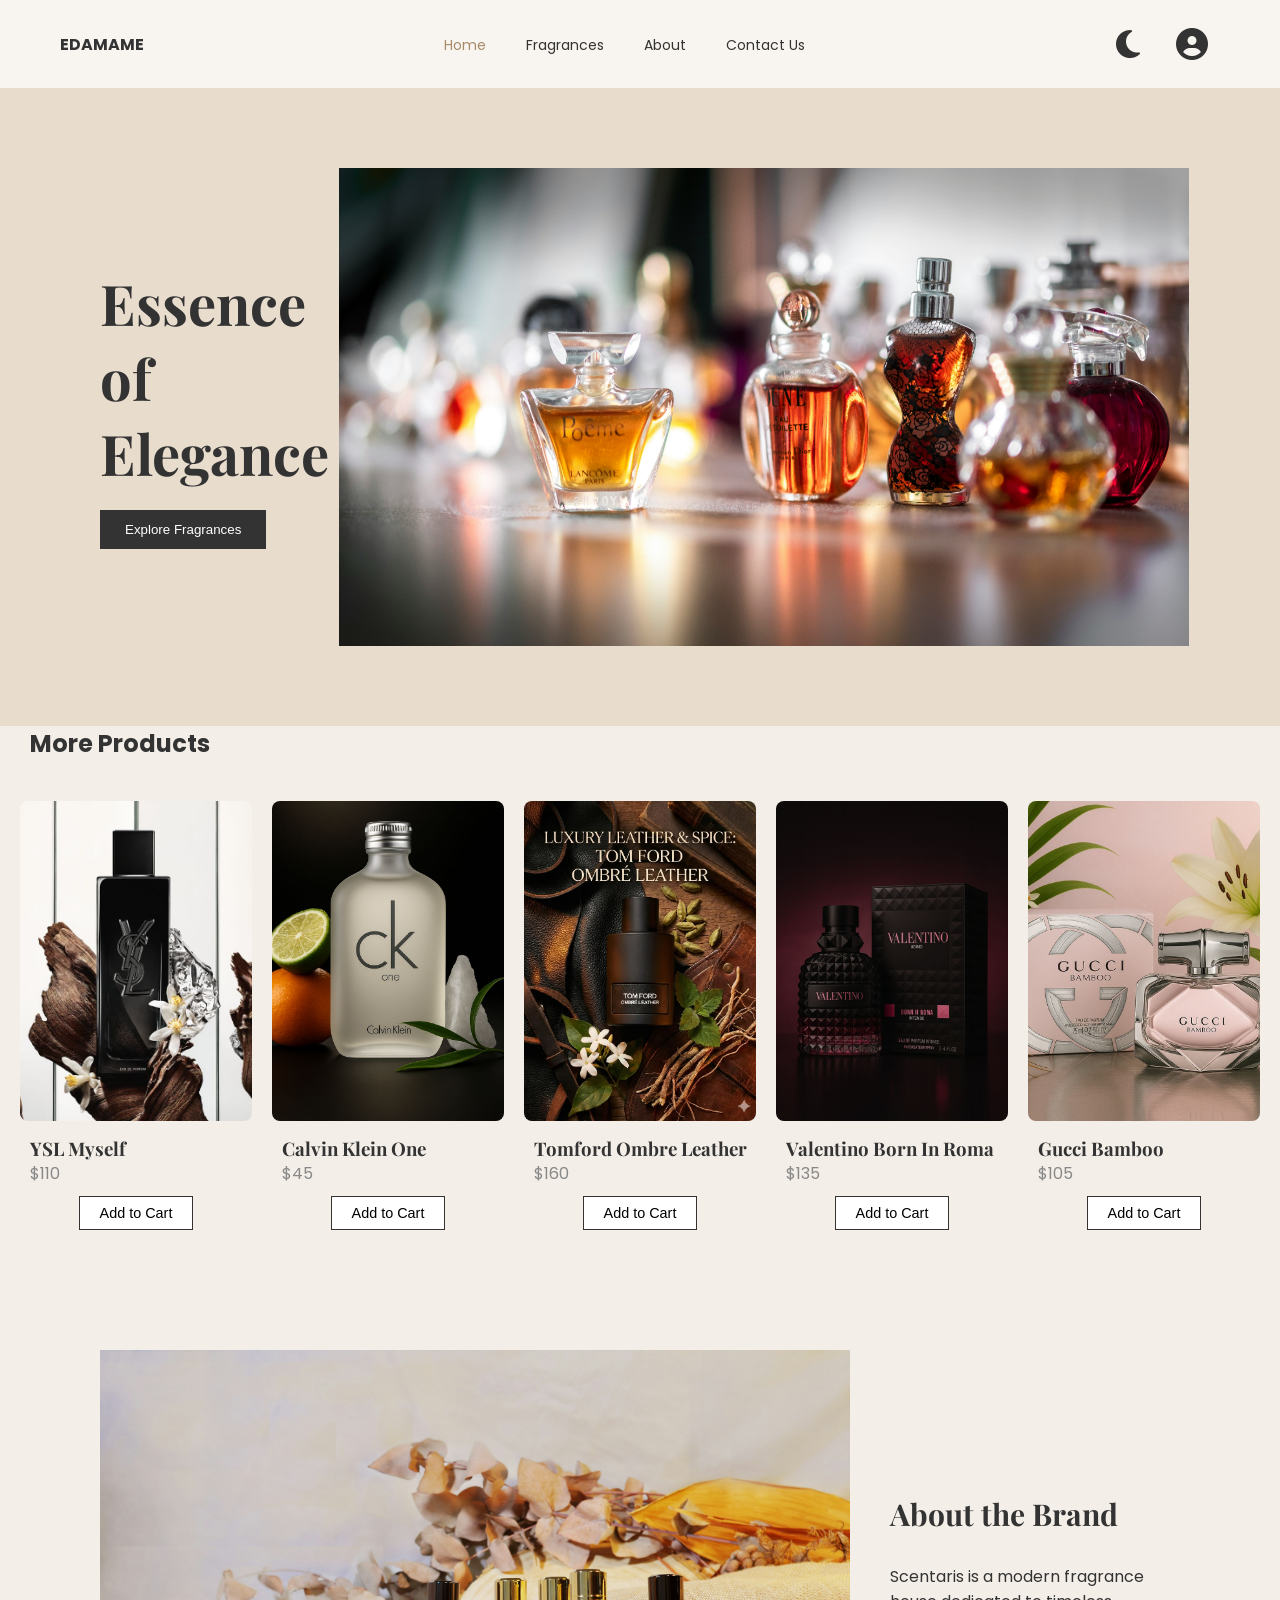
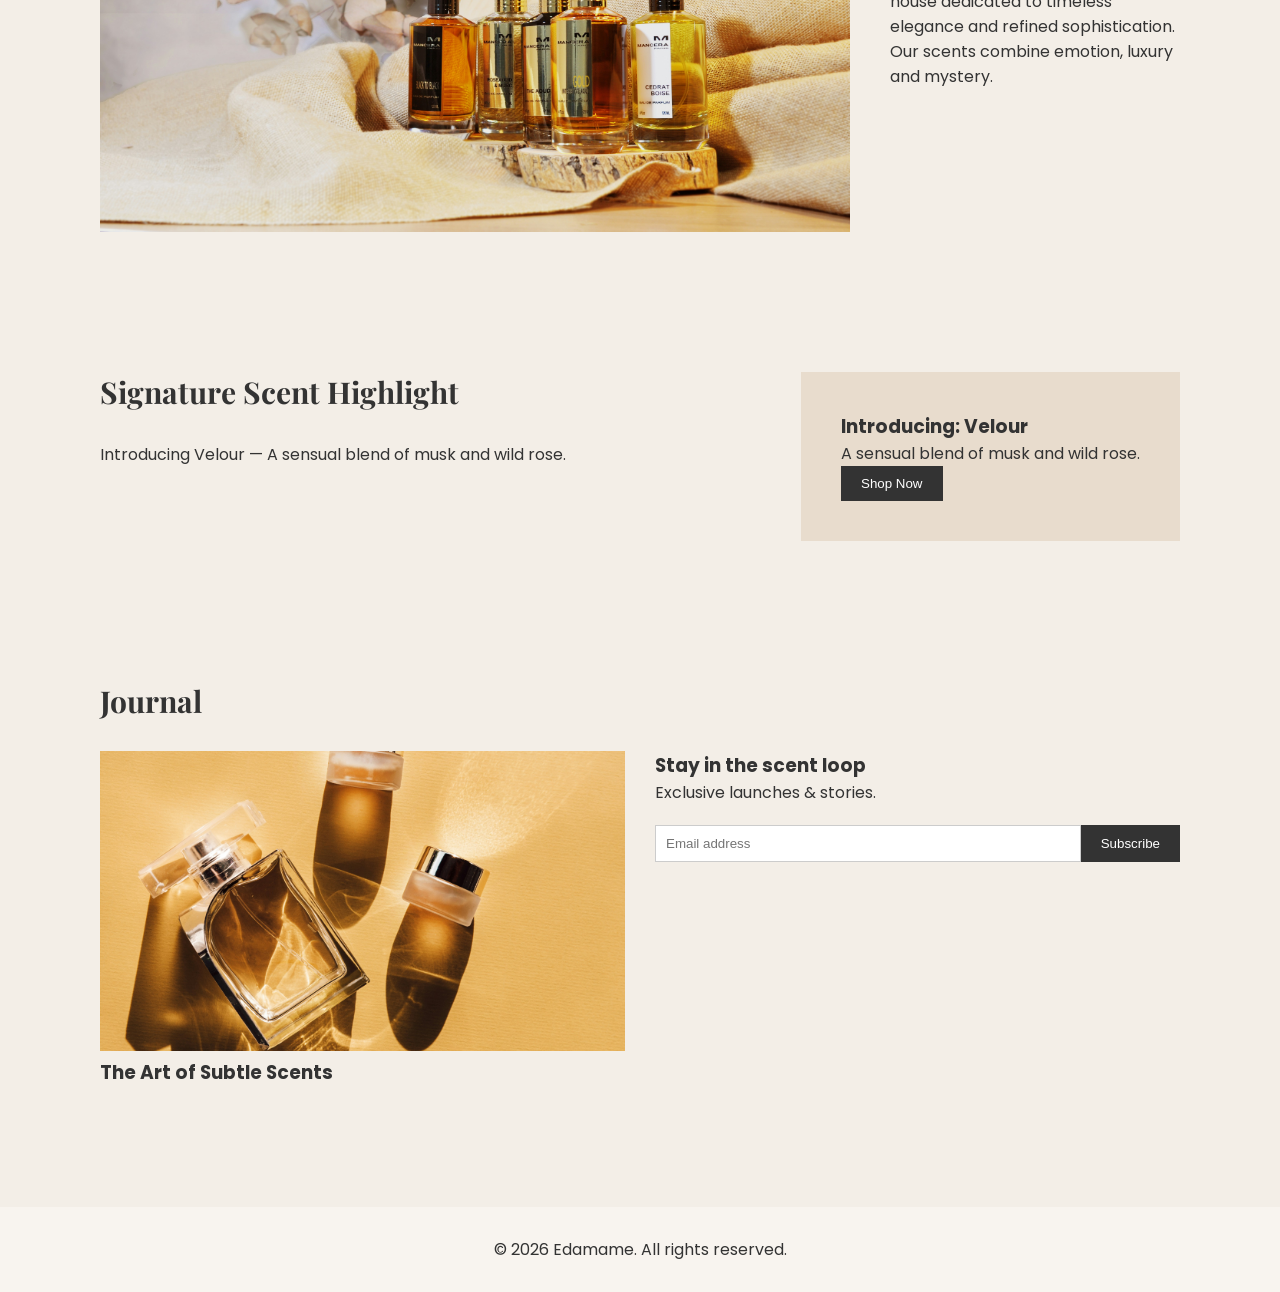
==== commit de810b1e: "user_auth" ====
--- a/index.html
+++ b/index.html
@@ -29,6 +29,10 @@
       <li><a href="html/about.html">About</a></li>
       <li><a href="html/contact.html">Contact Us</a></li>
     </ul>
+    <div class="nav-icons">
+      <button class="theme-toggle" onclick="toggleTheme()" aria-label="Toggle dark mode"><i class="fas fa-moon"></i></button>
+      <a href="html/profile.php"><div class="profile-icon" aria-label="Profile"><i class="fas fa-circle-user"></i></div></a>
+    </div>
   </nav>
 
   <!-- HERO -->
@@ -37,7 +41,7 @@
       <h1>Essence of Elegance</h1>
       <a href="html/services.html"><button>Explore Fragrances</button></a>
     </div>
-    <img src="images/EDAMAME_Perfume.png" alt="Perfume">
+    <img src="images/ulysse-pointcheval--j6LLsAehUo-unsplash.jpg" alt="Perfume">
   </section>
 
   <!-- PRODUCTS -->
--- a/css/darkmode.css
+++ b/css/darkmode.css
@@ -1,10 +1,17 @@
 /* Dark Mode Styles */
+
+/* Navigation Icons Container - Align horizontally */
+.nav-icons {
+    display: flex;
+    align-items: center;
+    gap: 12px;
+}
 
 /* Toggle Button */
 .theme-toggle {
     background: none !important;
     border: none !important;
-    font-size: 18px;
+    font-size: 32px;
     cursor: pointer;
     padding: 8px 12px !important;
     display: flex;
@@ -25,6 +32,26 @@
 
 .theme-toggle.icon-spin i {
     animation: spin 0.6s ease-in-out;
+}
+
+/* Profile Icon */
+.profile-icon {
+    font-size: 32px;
+    cursor: pointer;
+    display: flex;
+    align-items: center;
+    justify-content: center;
+    transition: all 0.3s ease;
+    color: #333;
+    padding: 8px 12px;
+}
+
+.profile-icon i {
+    transition: transform 0.3s ease;
+}
+
+.profile-icon:hover {
+    transform: scale(1.2);
 }
 
 @keyframes spin {
@@ -37,6 +64,10 @@
 }
 
 body.dark-mode nav .theme-toggle {
+    color: #f3eee7;
+}
+
+body.dark-mode nav .profile-icon {
     color: #f3eee7;
 }
 
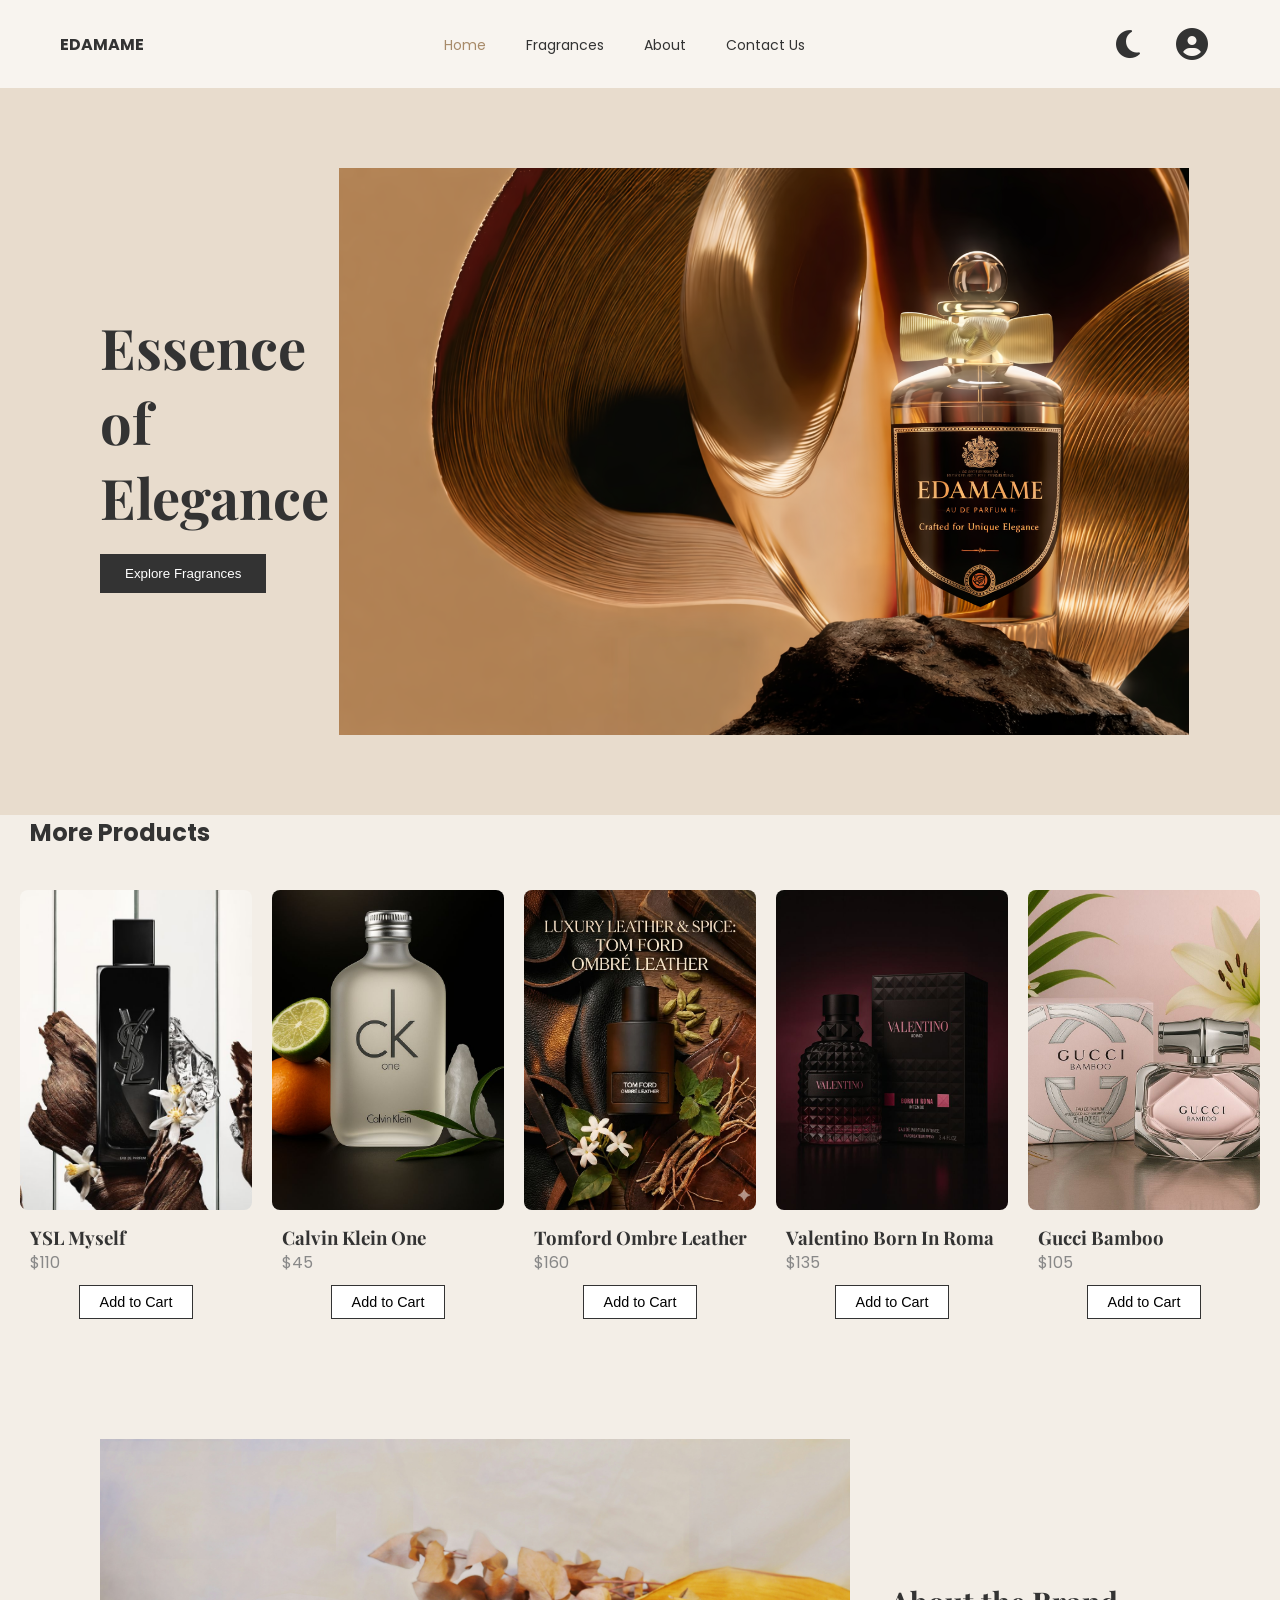
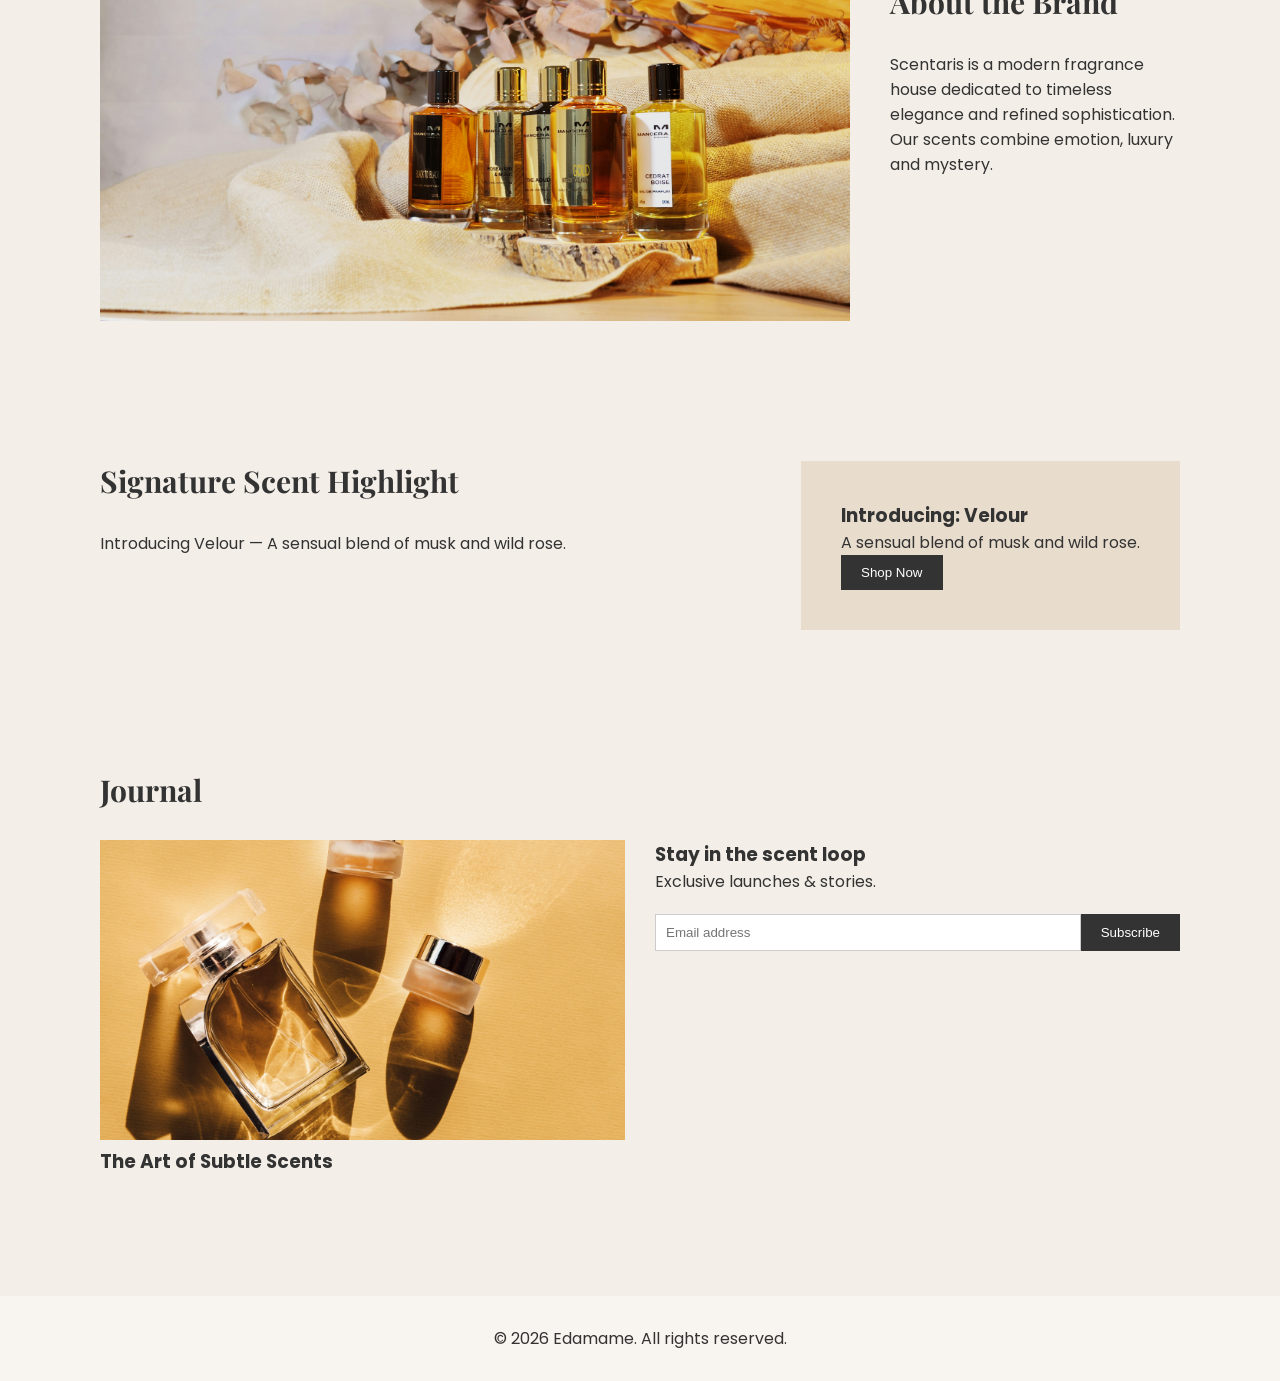
==== commit 689b3be4: "Merge commit '8d067786835656a6d7a328d6d372ee12ef1c6d91' * commit '8d067786835656a6d7a328d6d372ee12ef" ====
--- a/index.html
+++ b/index.html
@@ -41,7 +41,7 @@
       <h1>Essence of Elegance</h1>
       <a href="html/services.html"><button>Explore Fragrances</button></a>
     </div>
-    <img src="images/ulysse-pointcheval--j6LLsAehUo-unsplash.jpg" alt="Perfume">
+    <img src="images/EDAMAME_Perfume.png" alt="Perfume">
   </section>
 
   <!-- PRODUCTS -->
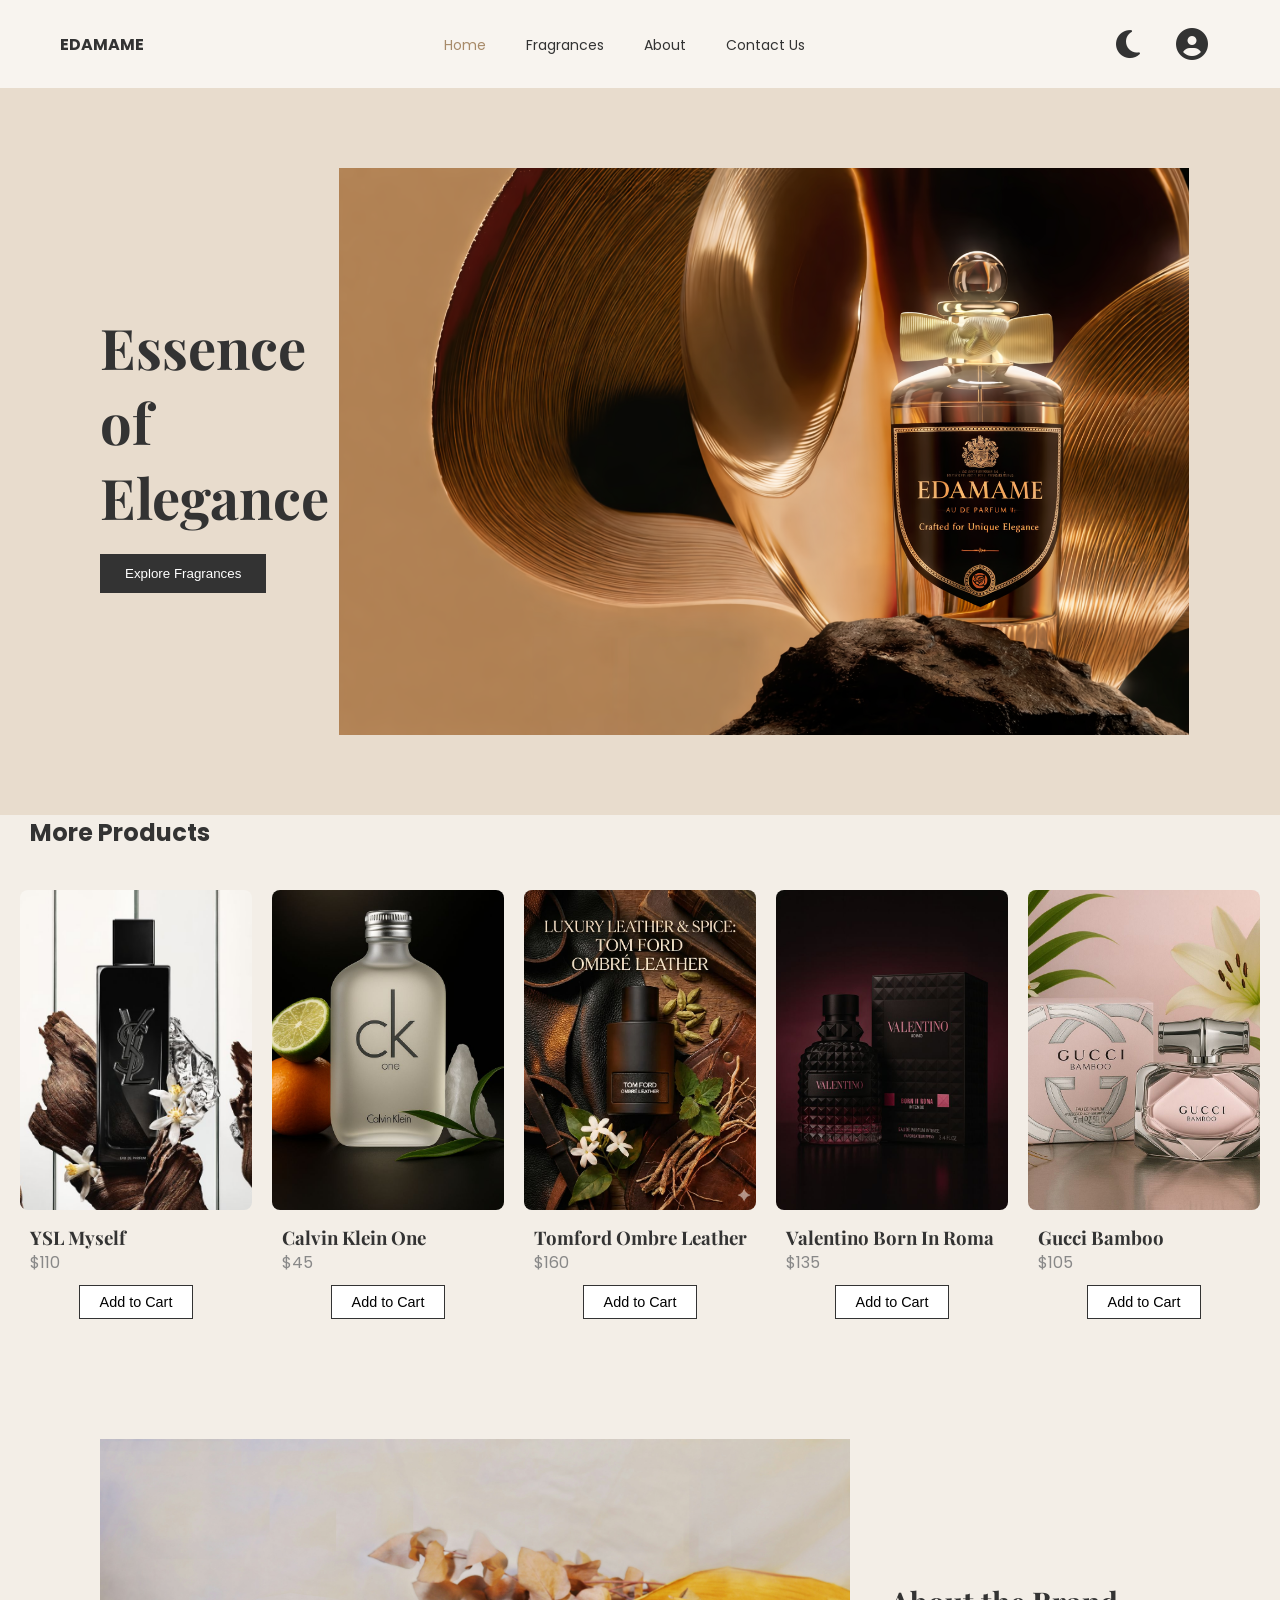
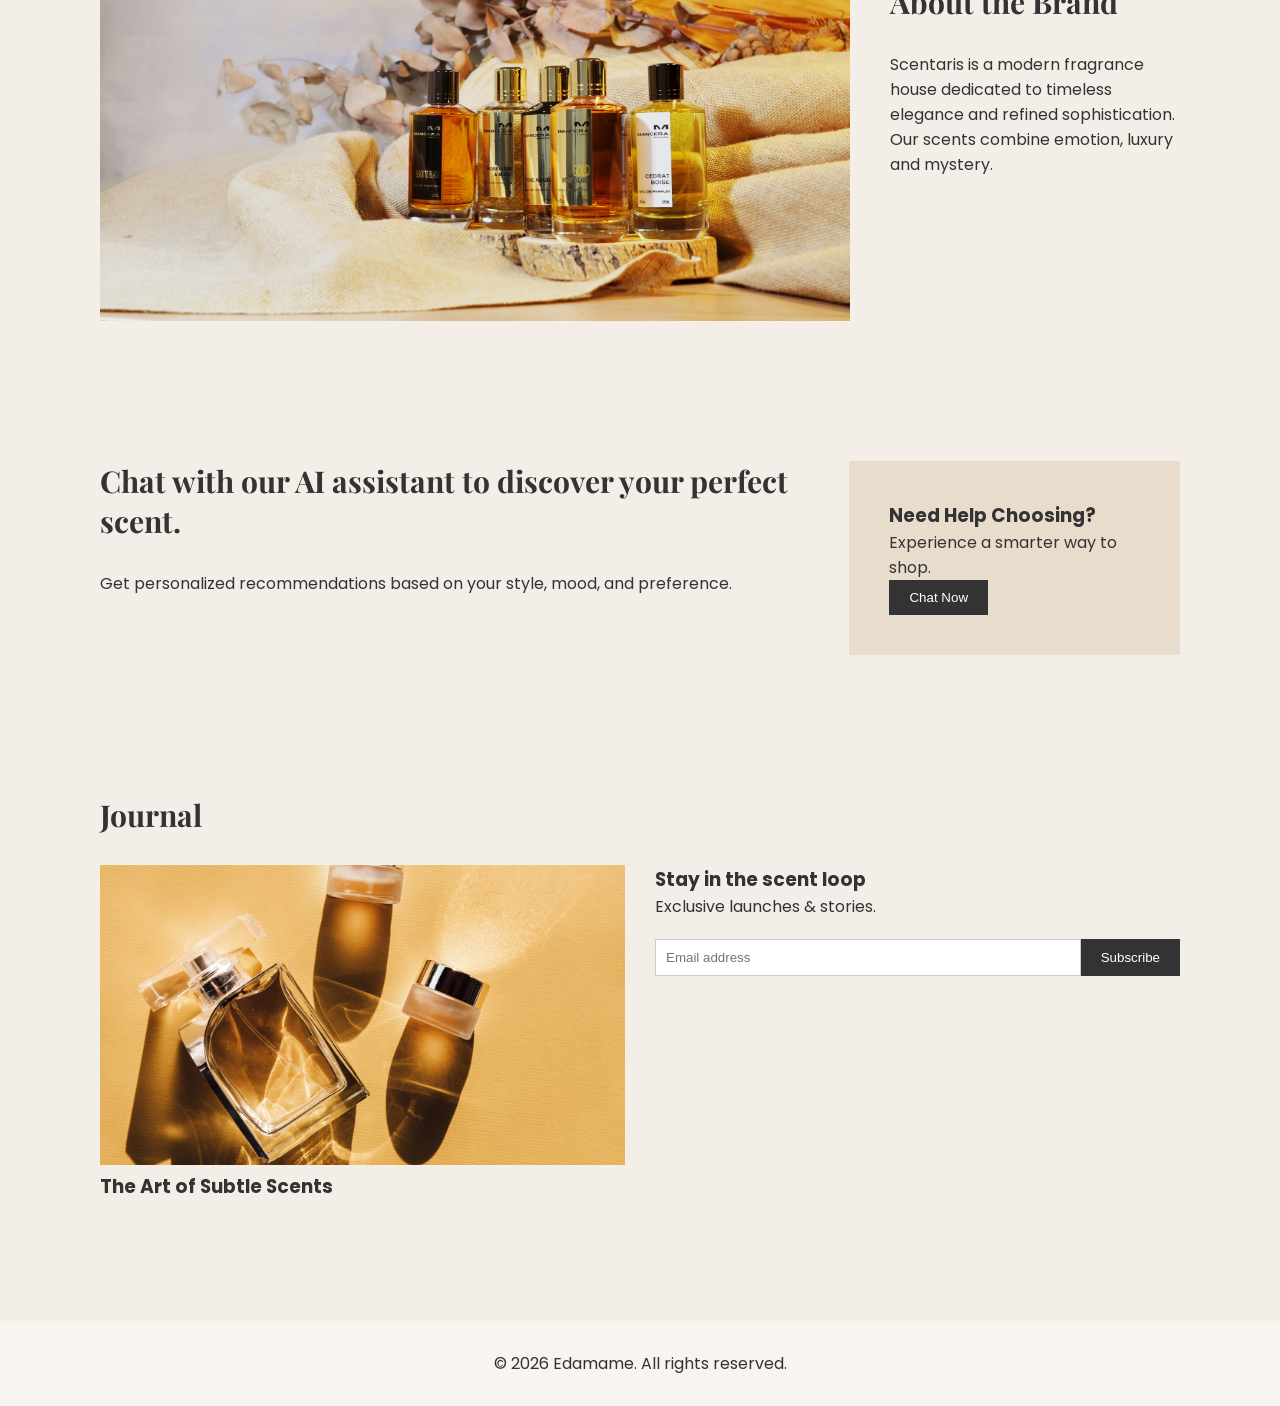
==== commit 0ea7a295: "no message" ====
--- a/index.html
+++ b/index.html
@@ -179,13 +179,13 @@
   <!-- SIGNATURE -->
   <section class="section signature">
     <div>
-      <h2>Signature Scent Highlight</h2>
-      <p>Introducing Velour — A sensual blend of musk and wild rose.</p>
+      <h2>Chat with our AI assistant to discover your perfect scent.</h2>
+      <p>Get personalized recommendations based on your style, mood, and preference.</p>
     </div>
     <div class="highlight-box">
-      <h3>Introducing: Velour</h3>
-      <p>A sensual blend of musk and wild rose.</p>
-      <a href="./html/services.html"><button>Shop Now</button></a>
+      <h3>Need Help Choosing?</h3>
+      <p>Experience a smarter way to shop.</p>
+      <a href="./html/ai_chatbot.html"><button>Chat Now</button></a>
     </div>
   </section>
 
@@ -213,6 +213,11 @@
   </footer>
 
 
+<script src="https://cdn.botpress.cloud/webchat/v3.6/inject.js"></script>
+<script src="https://files.bpcontent.cloud/2026/03/17/07/20260317070411-RXB42I1J.js" defer></script>
+
+
+
 
 </body>
 
